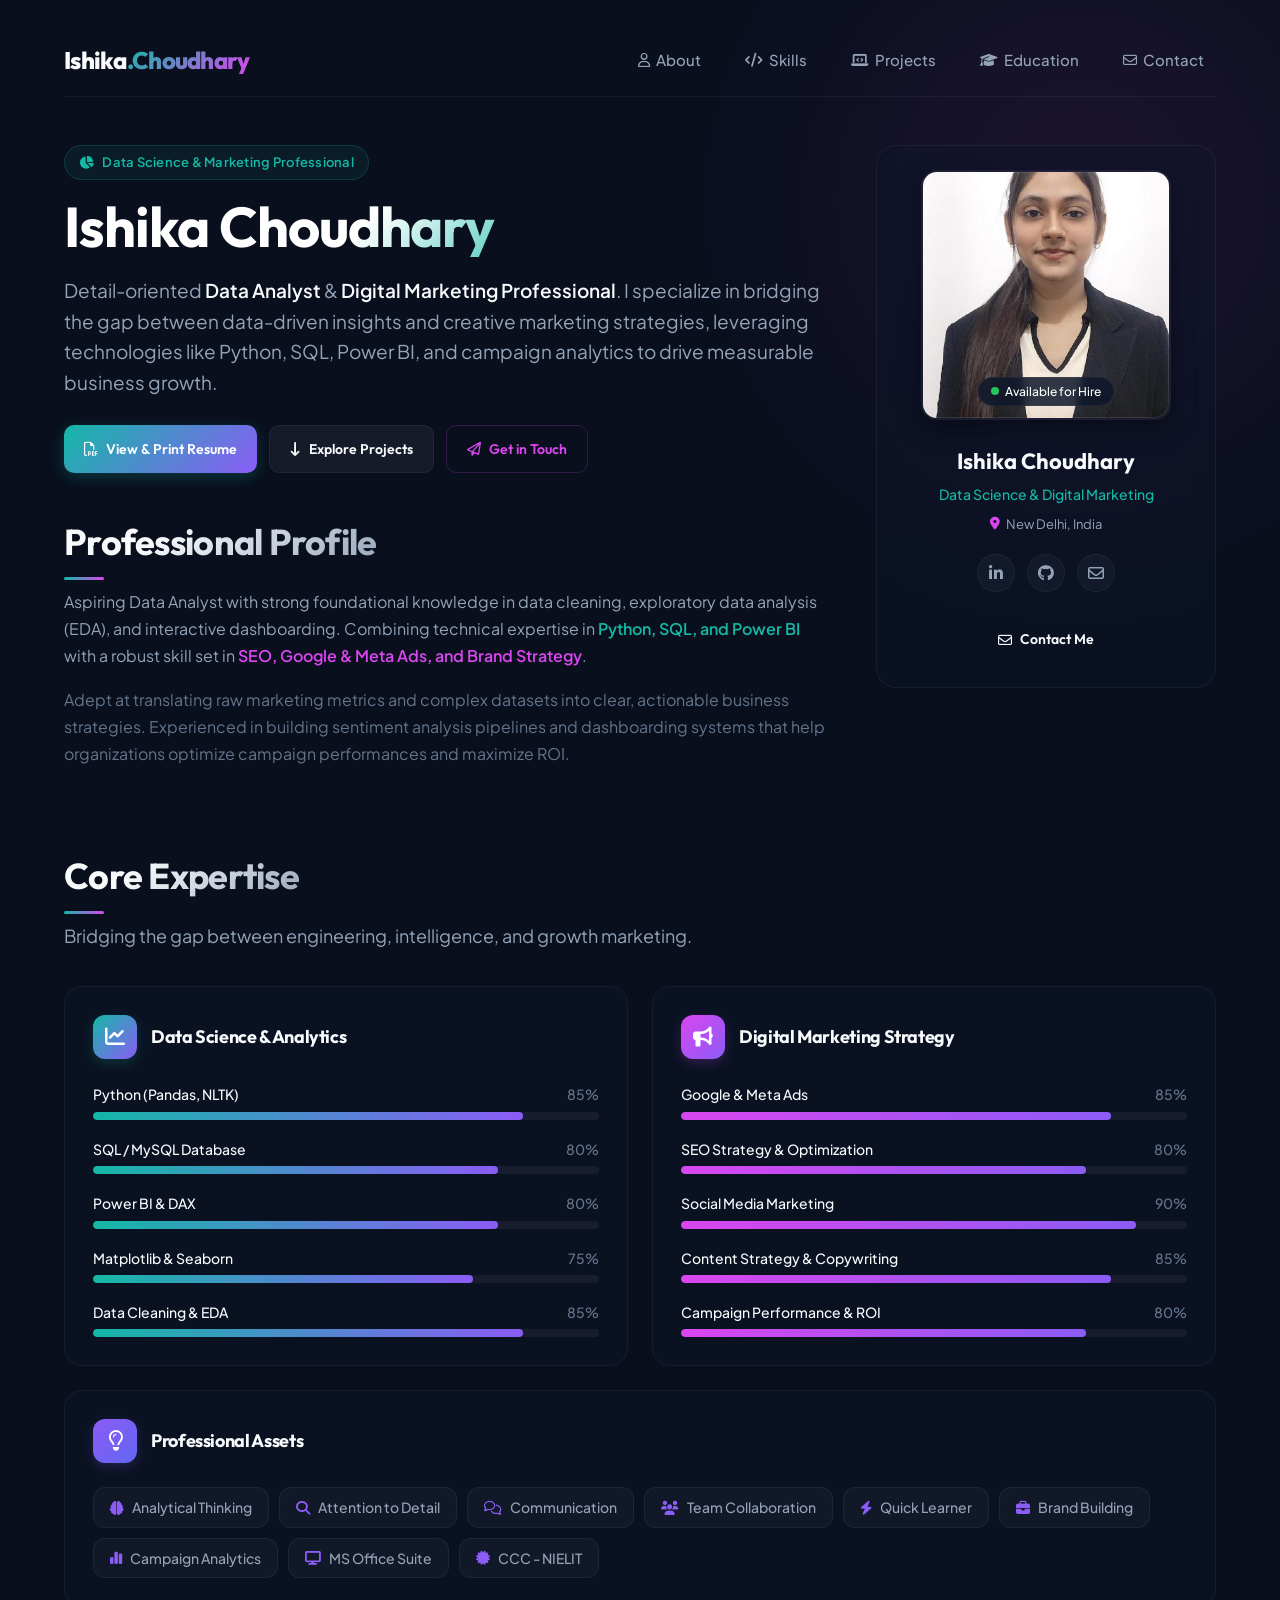
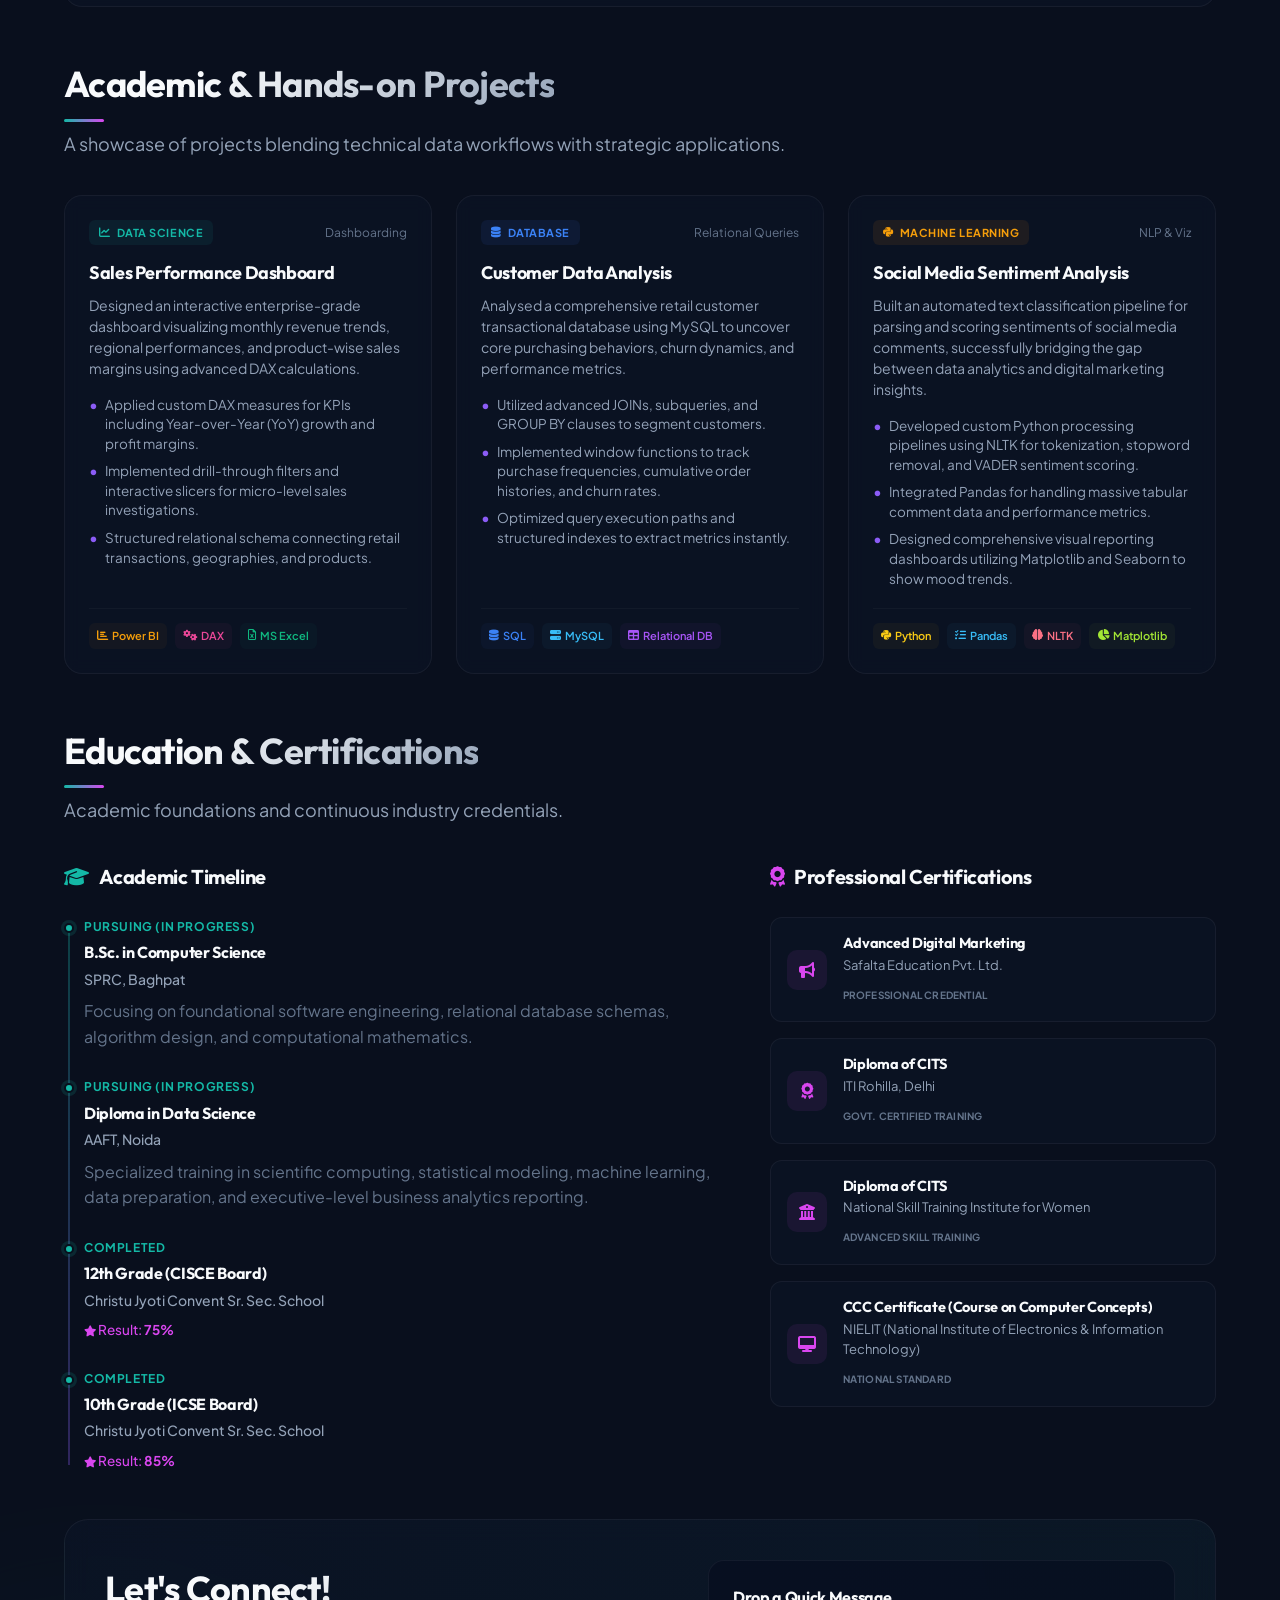
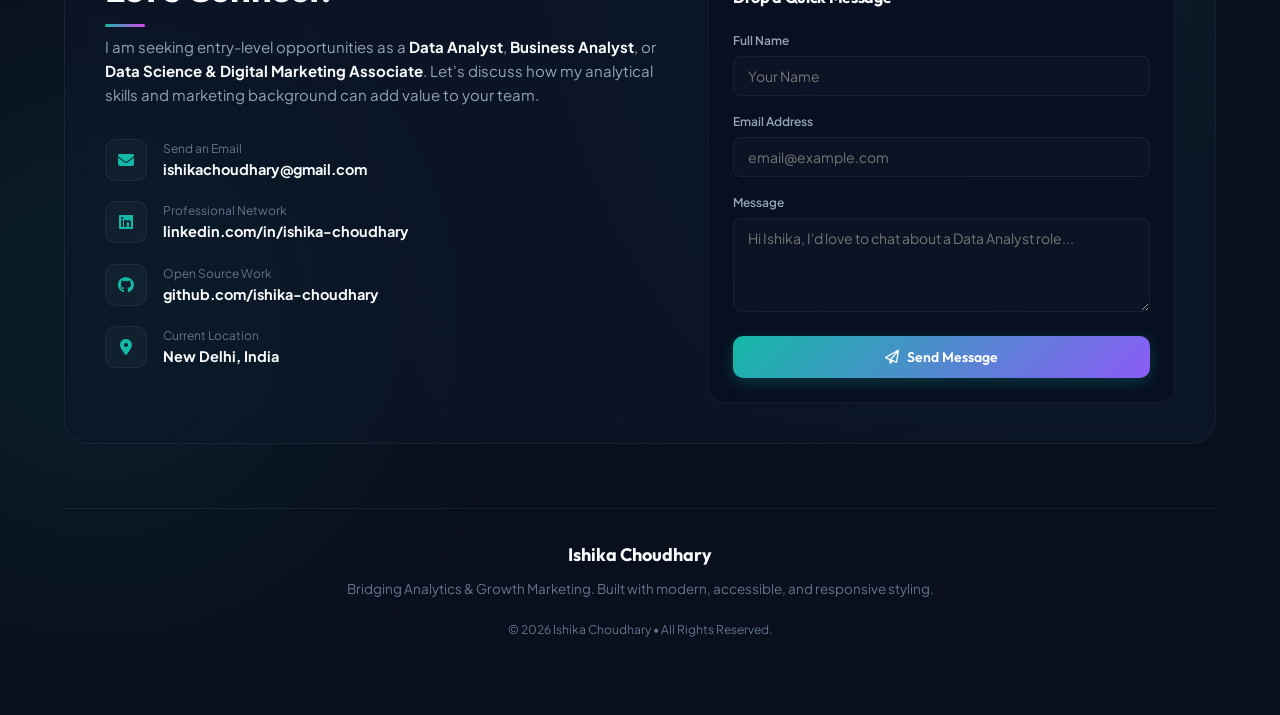
==== ishika-portfolio/index.html @ b749605f "Files move to Folder - ishika-portfolio" ====
<!doctype html>
<html lang="en">

<head>
    <meta charset="utf-8" />
    <meta name="viewport" content="width=device-width,initial-scale=1" />
    <title>Ishika Choudhary — Data Science & Digital Marketing Professional</title>
    <meta name="description" content="Ishika Choudhary — Portfolio. Aspiring Data Analyst & Digital Marketing expert skilled in Python, SQL, Power BI, and campaign optimization." />
    
    <!-- Google Fonts for Premium Typography -->
    <link rel="preconnect" href="https://fonts.googleapis.com">
    <link rel="preconnect" href="https://fonts.gstatic.com" crossorigin>
    <link href="https://fonts.googleapis.com/css2?family=Plus+Jakarta+Sans:ital,wght@0,300;0,400;0,500;0,600;0,700;0,800;1,400;1,600&family=Outfit:wght@300;400;500;600;700;800&display=swap" rel="stylesheet">
    
    <link rel="stylesheet" href="portfolio.css">
    <link rel="stylesheet" href="https://cdnjs.cloudflare.com/ajax/libs/font-awesome/6.4.0/css/all.min.css">
</head>

<body>
    <!-- Background Glow Effects -->
    <div class="glow-bg glow-1" aria-hidden="true"></div>
    <div class="glow-bg glow-2" aria-hidden="true"></div>

    <div class="container">
        <header class="site-header">
            <div class="logo">
                <span class="logo-text">Ishika</span><span class="logo-accent">.Choudhary</span>
            </div>

            <nav class="main-nav" aria-label="Main navigation">
                <a href="#about"><i class="fa-regular fa-user"></i> About</a>
                <a href="#skills"><i class="fa-solid fa-code"></i> Skills</a>
                <a href="#projects"><i class="fa-solid fa-laptop-code"></i> Projects</a>
                <a href="#education"><i class="fa-solid fa-graduation-cap"></i> Education</a>
                <a href="#contact"><i class="fa-regular fa-envelope"></i> Contact</a>
            </nav>
        </header>

        <main>
            <!-- Hero Section -->
            <section class="hero">
                <div class="intro">
                    <div class="badge-container">
                        <span class="hero-badge"><i class="fa-solid fa-chart-pie"></i> Data Science & Marketing Professional</span>
                    </div>
                    <h1 class="name">Ishika Choudhary</h1>
                    <p class="lead">Detail-oriented <strong>Data Analyst</strong> & <strong>Digital Marketing Professional</strong>. I specialize in bridging the gap between data-driven insights and creative marketing strategies, leveraging technologies like Python, SQL, Power BI, and campaign analytics to drive measurable business growth.</p>

                    <div class="cta-group">
                        <button id="openResumeModal" class="btn btn-primary" aria-haspopup="dialog">
                            <i class="fa-regular fa-file-pdf"></i> View & Print Resume
                        </button>
                        <a class="btn btn-secondary" href="#projects">
                            <i class="fa-solid fa-arrow-down-long"></i> Explore Projects
                        </a>
                        <a class="btn btn-tertiary" href="#contact">
                            <i class="fa-regular fa-paper-plane"></i> Get in Touch
                        </a>
                    </div>

                    <section id="about" class="about" aria-labelledby="about-heading">
                        <h2 id="about-heading" class="section-title">Professional Profile</h2>
                        <p class="profile-desc">
                            Aspiring Data Analyst with strong foundational knowledge in data cleaning, exploratory data analysis (EDA), and interactive dashboarding. Combining technical expertise in <span class="highlight-ds">Python, SQL, and Power BI</span> with a robust skill set in <span class="highlight-mkt">SEO, Google & Meta Ads, and Brand Strategy</span>. 
                        </p>
                        <p class="profile-desc text-secondary">
                            Adept at translating raw marketing metrics and complex datasets into clear, actionable business strategies. Experienced in building sentiment analysis pipelines and dashboarding systems that help organizations optimize campaign performances and maximize ROI.
                        </p>
                    </section>
                </div>

                <!-- Profile Aside Card -->
                <aside class="card profile-card" aria-label="Profile card">
                    <div class="photo-wrap">
                        <img class="photo" src="176231223.jpg" alt="Ishika Choudhary" />
                        <div class="ring" aria-hidden="true"></div>
                        <div class="photo-badge"><span class="pulse-dot"></span> Available for Hire</div>
                    </div>

                    <div class="profile-meta">
                        <strong class="profile-name">Ishika Choudhary</strong>
                        <div class="profile-role">Data Science & Digital Marketing</div>
                        <div class="profile-location"><i class="fa-solid fa-location-dot"></i> New Delhi, India</div>

                        <div class="profile-socials">
                            <a class="social-icon" href="https://linkedin.com/in/ishika-choudhary" target="_blank" rel="noopener" aria-label="LinkedIn Profile">
                                <i class="fa-brands fa-linkedin-in"></i>
                            </a>
                            <a class="social-icon" href="https://github.com/ishika-choudhary" target="_blank" rel="noopener" aria-label="GitHub Profile">
                                <i class="fa-brands fa-github"></i>
                            </a>
                            <a class="social-icon" href="mailto:ishikachoudhary@gmail.com" aria-label="Send Email">
                                <i class="fa-regular fa-envelope"></i>
                            </a>
                        </div>
                        
                        <div class="profile-action">
                            <a class="btn btn-full" href="mailto:ishikachoudhary@gmail.com">
                                <i class="fa-regular fa-envelope"></i> Contact Me
                            </a>
                        </div>
                    </div>
                </aside>
            </section>

            <!-- Skills Section -->
            <section id="skills" class="section skills-section" aria-labelledby="skills-heading">
                <div class="section-header">
                    <h2 id="skills-heading" class="section-title">Core Expertise</h2>
                    <p class="section-subtitle">Bridging the gap between engineering, intelligence, and growth marketing.</p>
                </div>
                
                <div class="skills-category-grid">
                    <!-- Technical / Data Science Skills -->
                    <div class="skills-card tech-skills">
                        <div class="card-header">
                            <div class="card-icon ds-icon"><i class="fa-solid fa-chart-line"></i></div>
                            <h3>Data Science & Analytics</h3>
                        </div>
                        <div class="skills-list">
                            <div class="skill-item">
                                <div class="skill-info">
                                    <span>Python (Pandas, NLTK)</span>
                                    <span class="skill-val">85%</span>
                                </div>
                                <div class="bar-track"><div class="bar-fill" style="width: 85%"></div></div>
                            </div>
                            <div class="skill-item">
                                <div class="skill-info">
                                    <span>SQL / MySQL Database</span>
                                    <span class="skill-val">80%</span>
                                </div>
                                <div class="bar-track"><div class="bar-fill" style="width: 80%"></div></div>
                            </div>
                            <div class="skill-item">
                                <div class="skill-info">
                                    <span>Power BI & DAX</span>
                                    <span class="skill-val">80%</span>
                                </div>
                                <div class="bar-track"><div class="bar-fill" style="width: 80%"></div></div>
                            </div>
                            <div class="skill-item">
                                <div class="skill-info">
                                    <span>Matplotlib & Seaborn</span>
                                    <span class="skill-val">75%</span>
                                </div>
                                <div class="bar-track"><div class="bar-fill" style="width: 75%"></div></div>
                            </div>
                            <div class="skill-item">
                                <div class="skill-info">
                                    <span>Data Cleaning & EDA</span>
                                    <span class="skill-val">85%</span>
                                </div>
                                <div class="bar-track"><div class="bar-fill" style="width: 85%"></div></div>
                            </div>
                        </div>
                    </div>

                    <!-- Digital Marketing Skills -->
                    <div class="skills-card marketing-skills">
                        <div class="card-header">
                            <div class="card-icon mkt-icon"><i class="fa-solid fa-bullhorn"></i></div>
                            <h3>Digital Marketing Strategy</h3>
                        </div>
                        <div class="skills-list">
                            <div class="skill-item">
                                <div class="skill-info">
                                    <span>Google & Meta Ads</span>
                                    <span class="skill-val">85%</span>
                                </div>
                                <div class="bar-track"><div class="bar-fill" style="width: 85%"></div></div>
                            </div>
                            <div class="skill-item">
                                <div class="skill-info">
                                    <span>SEO Strategy & Optimization</span>
                                    <span class="skill-val">80%</span>
                                </div>
                                <div class="bar-track"><div class="bar-fill" style="width: 80%"></div></div>
                            </div>
                            <div class="skill-item">
                                <div class="skill-info">
                                    <span>Social Media Marketing</span>
                                    <span class="skill-val">90%</span>
                                </div>
                                <div class="bar-track"><div class="bar-fill" style="width: 90%"></div></div>
                            </div>
                            <div class="skill-item">
                                <div class="skill-info">
                                    <span>Content Strategy & Copywriting</span>
                                    <span class="skill-val">85%</span>
                                </div>
                                <div class="bar-track"><div class="bar-fill" style="width: 85%"></div></div>
                            </div>
                            <div class="skill-item">
                                <div class="skill-info">
                                    <span>Campaign Performance & ROI</span>
                                    <span class="skill-val">80%</span>
                                </div>
                                <div class="bar-track"><div class="bar-fill" style="width: 80%"></div></div>
                            </div>
                        </div>
                    </div>

                    <!-- Soft Skills -->
                    <div class="skills-card soft-skills">
                        <div class="card-header">
                            <div class="card-icon soft-icon"><i class="fa-regular fa-lightbulb"></i></div>
                            <h3>Professional Assets</h3>
                        </div>
                        <div class="tag-cloud">
                            <span class="skill-badge"><i class="fa-solid fa-brain"></i> Analytical Thinking</span>
                            <span class="skill-badge"><i class="fa-solid fa-magnifying-glass"></i> Attention to Detail</span>
                            <span class="skill-badge"><i class="fa-regular fa-comments"></i> Communication</span>
                            <span class="skill-badge"><i class="fa-solid fa-users"></i> Team Collaboration</span>
                            <span class="skill-badge"><i class="fa-solid fa-bolt"></i> Quick Learner</span>
                            <span class="skill-badge"><i class="fa-solid fa-briefcase"></i> Brand Building</span>
                            <span class="skill-badge"><i class="fa-solid fa-chart-simple"></i> Campaign Analytics</span>
                            <span class="skill-badge"><i class="fa-solid fa-display"></i> MS Office Suite</span>
                            <span class="skill-badge"><i class="fa-solid fa-certificate"></i> CCC - NIELIT</span>
                        </div>
                    </div>
                </div>
            </section>

            <!-- Projects Section -->
            <section id="projects" class="section" aria-labelledby="projects-heading">
                <div class="section-header">
                    <h2 id="projects-heading" class="section-title">Academic & Hands-on Projects</h2>
                    <p class="section-subtitle">A showcase of projects blending technical data workflows with strategic applications.</p>
                </div>

                <div class="grid projects-grid">
                    <!-- Project 1 -->
                    <article class="proj">
                        <div class="proj-meta">
                            <span class="proj-category ds-badge"><i class="fa-solid fa-chart-line"></i> Data Science</span>
                            <span class="proj-type">Dashboarding</span>
                        </div>
                        <h3>Sales Performance Dashboard</h3>
                        <p class="muted">Designed an interactive enterprise-grade dashboard visualizing monthly revenue trends, regional performances, and product-wise sales margins using advanced DAX calculations.</p>
                        
                        <div class="proj-details">
                            <ul class="proj-bullets">
                                <li>Applied custom DAX measures for KPIs including Year-over-Year (YoY) growth and profit margins.</li>
                                <li>Implemented drill-through filters and interactive slicers for micro-level sales investigations.</li>
                                <li>Structured relational schema connecting retail transactions, geographies, and products.</li>
                            </ul>
                        </div>
                        
                        <div class="tags">
                            <span class="tag tag-pb"><i class="fa-solid fa-chart-bar"></i> Power BI</span>
                            <span class="tag tag-dax"><i class="fa-solid fa-gears"></i> DAX</span>
                            <span class="tag tag-ex"><i class="fa-regular fa-file-excel"></i> MS Excel</span>
                        </div>
                    </article>

                    <!-- Project 2 -->
                    <article class="proj">
                        <div class="proj-meta">
                            <span class="proj-category sql-badge"><i class="fa-solid fa-database"></i> Database</span>
                            <span class="proj-type">Relational Queries</span>
                        </div>
                        <h3>Customer Data Analysis</h3>
                        <p class="muted">Analysed a comprehensive retail customer transactional database using MySQL to uncover core purchasing behaviors, churn dynamics, and performance metrics.</p>
                        
                        <div class="proj-details">
                            <ul class="proj-bullets">
                                <li>Utilized advanced JOINs, subqueries, and GROUP BY clauses to segment customers.</li>
                                <li>Implemented window functions to track purchase frequencies, cumulative order histories, and churn rates.</li>
                                <li>Optimized query execution paths and structured indexes to extract metrics instantly.</li>
                            </ul>
                        </div>

                        <div class="tags">
                            <span class="tag tag-sql"><i class="fa-solid fa-database"></i> SQL</span>
                            <span class="tag tag-mysql"><i class="fa-solid fa-server"></i> MySQL</span>
                            <span class="tag tag-db"><i class="fa-solid fa-table"></i> Relational DB</span>
                        </div>
                    </article>

                    <!-- Project 3 -->
                    <article class="proj">
                        <div class="proj-meta">
                            <span class="proj-category python-badge"><i class="fa-brands fa-python"></i> Machine Learning</span>
                            <span class="proj-type">NLP & Viz</span>
                        </div>
                        <h3>Social Media Sentiment Analysis</h3>
                        <p class="muted">Built an automated text classification pipeline for parsing and scoring sentiments of social media comments, successfully bridging the gap between data analytics and digital marketing insights.</p>
                        
                        <div class="proj-details">
                            <ul class="proj-bullets">
                                <li>Developed custom Python processing pipelines using NLTK for tokenization, stopword removal, and VADER sentiment scoring.</li>
                                <li>Integrated Pandas for handling massive tabular comment data and performance metrics.</li>
                                <li>Designed comprehensive visual reporting dashboards utilizing Matplotlib and Seaborn to show mood trends.</li>
                            </ul>
                        </div>

                        <div class="tags">
                            <span class="tag tag-py"><i class="fa-brands fa-python"></i> Python</span>
                            <span class="tag tag-pandas"><i class="fa-solid fa-list-check"></i> Pandas</span>
                            <span class="tag tag-nltk"><i class="fa-solid fa-brain"></i> NLTK</span>
                            <span class="tag tag-plt"><i class="fa-solid fa-chart-pie"></i> Matplotlib</span>
                        </div>
                    </article>
                </div>
            </section>

            <!-- Education & Certifications Section -->
            <section id="education" class="section education-section" aria-labelledby="edu-heading">
                <div class="section-header">
                    <h2 id="edu-heading" class="section-title">Education & Certifications</h2>
                    <p class="section-subtitle">Academic foundations and continuous industry credentials.</p>
                </div>

                <div class="edu-cert-grid">
                    <!-- Education Column -->
                    <div class="timeline-column">
                        <h3><i class="fa-solid fa-graduation-cap"></i> Academic Timeline</h3>
                        <div class="timeline">
                            <div class="timeline-item">
                                <div class="timeline-dot"></div>
                                <div class="timeline-time">Pursuing (In Progress)</div>
                                <h4>B.Sc. in Computer Science</h4>
                                <p class="timeline-org">SPRC, Baghpat</p>
                                <p class="timeline-desc text-secondary">Focusing on foundational software engineering, relational database schemas, algorithm design, and computational mathematics.</p>
                            </div>
                            
                            <div class="timeline-item">
                                <div class="timeline-dot"></div>
                                <div class="timeline-time">Pursuing (In Progress)</div>
                                <h4>Diploma in Data Science</h4>
                                <p class="timeline-org">AAFT, Noida</p>
                                <p class="timeline-desc text-secondary">Specialized training in scientific computing, statistical modeling, machine learning, data preparation, and executive-level business analytics reporting.</p>
                            </div>

                            <div class="timeline-item">
                                <div class="timeline-dot"></div>
                                <div class="timeline-time">Completed</div>
                                <h4>12th Grade (CISCE Board)</h4>
                                <p class="timeline-org">Christu Jyoti Convent Sr. Sec. School</p>
                                <p class="timeline-score"><i class="fa-solid fa-star"></i> Result: <strong>75%</strong></p>
                            </div>

                            <div class="timeline-item">
                                <div class="timeline-dot"></div>
                                <div class="timeline-time">Completed</div>
                                <h4>10th Grade (ICSE Board)</h4>
                                <p class="timeline-org">Christu Jyoti Convent Sr. Sec. School</p>
                                <p class="timeline-score"><i class="fa-solid fa-star"></i> Result: <strong>85%</strong></p>
                            </div>
                        </div>
                    </div>

                    <!-- Certifications Column -->
                    <div class="certifications-column">
                        <h3><i class="fa-solid fa-award"></i> Professional Certifications</h3>
                        <div class="certs-list">
                            <div class="cert-card">
                                <div class="cert-icon"><i class="fa-solid fa-bullhorn"></i></div>
                                <div class="cert-details">
                                    <h4>Advanced Digital Marketing</h4>
                                    <p class="cert-org">Safalta Education Pvt. Ltd.</p>
                                    <span class="cert-badge">Professional Credential</span>
                                </div>
                            </div>

                            <div class="cert-card">
                                <div class="cert-icon"><i class="fa-solid fa-award"></i></div>
                                <div class="cert-details">
                                    <h4>Diploma of CITS</h4>
                                    <p class="cert-org">ITI Rohilla, Delhi</p>
                                    <span class="cert-badge">Govt. Certified Training</span>
                                </div>
                            </div>

                            <div class="cert-card">
                                <div class="cert-icon"><i class="fa-solid fa-building-columns"></i></div>
                                <div class="cert-details">
                                    <h4>Diploma of CITS</h4>
                                    <p class="cert-org">National Skill Training Institute for Women</p>
                                    <span class="cert-badge">Advanced Skill Training</span>
                                </div>
                            </div>

                            <div class="cert-card">
                                <div class="cert-icon"><i class="fa-solid fa-desktop"></i></div>
                                <div class="cert-details">
                                    <h4>CCC Certificate (Course on Computer Concepts)</h4>
                                    <p class="cert-org">NIELIT (National Institute of Electronics & Information Technology)</p>
                                    <span class="cert-badge">National standard</span>
                                </div>
                            </div>
                        </div>
                    </div>
                </div>
            </section>

            <!-- Contact Section -->
            <section id="contact" class="section contact-section" aria-labelledby="contact-heading">
                <div class="card contact-card">
                    <div class="contact-info-panel">
                        <h2 id="contact-heading" class="section-title">Let's Connect!</h2>
                        <p class="contact-lead">I am seeking entry-level opportunities as a <strong>Data Analyst</strong>, <strong>Business Analyst</strong>, or <strong>Data Science & Digital Marketing Associate</strong>. Let's discuss how my analytical skills and marketing background can add value to your team.</p>
                        
                        <div class="contact-details-list">
                            <div class="contact-item">
                                <div class="contact-icon"><i class="fa-solid fa-envelope"></i></div>
                                <div class="contact-text">
                                    <span>Send an Email</span>
                                    <strong><a href="mailto:ishikachoudhary@gmail.com">ishikachoudhary@gmail.com</a></strong>
                                </div>
                            </div>
                            
                            <div class="contact-item">
                                <div class="contact-icon"><i class="fa-brands fa-linkedin"></i></div>
                                <div class="contact-text">
                                    <span>Professional Network</span>
                                    <strong><a href="https://linkedin.com/in/ishika-choudhary" target="_blank" rel="noopener">linkedin.com/in/ishika-choudhary</a></strong>
                                </div>
                            </div>
                            
                            <div class="contact-item">
                                <div class="contact-icon"><i class="fa-brands fa-github"></i></div>
                                <div class="contact-text">
                                    <span>Open Source Work</span>
                                    <strong><a href="https://github.com/ishika-choudhary" target="_blank" rel="noopener">github.com/ishika-choudhary</a></strong>
                                </div>
                            </div>

                            <div class="contact-item">
                                <div class="contact-icon"><i class="fa-solid fa-location-dot"></i></div>
                                <div class="contact-text">
                                    <span>Current Location</span>
                                    <strong>New Delhi, India</strong>
                                </div>
                            </div>
                        </div>
                    </div>

                    <!-- Contact Form Simulation -->
                    <div class="contact-form-panel">
                        <h3>Drop a Quick Message</h3>
                        <form id="contactForm" class="contact-form" onsubmit="event.preventDefault(); alert('Thank you for reaching out! Ishika will get back to you shortly.'); this.reset();">
                            <div class="form-group">
                                <label for="form_name">Full Name</label>
                                <input type="text" id="form_name" placeholder="Your Name" required />
                            </div>
                            <div class="form-group">
                                <label for="form_email">Email Address</label>
                                <input type="email" id="form_email" placeholder="email@example.com" required />
                            </div>
                            <div class="form-group">
                                <label for="form_message">Message</label>
                                <textarea id="form_message" rows="4" placeholder="Hi Ishika, I'd love to chat about a Data Analyst role..." required></textarea>
                            </div>
                            <button type="submit" class="btn btn-primary btn-submit">
                                <i class="fa-regular fa-paper-plane"></i> Send Message
                            </button>
                        </form>
                    </div>
                </div>
            </section>
        </main>

        <footer class="site-footer">
            <div class="footer-content">
                <div class="footer-logo">Ishika Choudhary</div>
                <p class="muted">Bridging Analytics & Growth Marketing. Built with modern, accessible, and responsive styling.</p>
                <div class="copyright">© 2026 Ishika Choudhary • All Rights Reserved.</div>
            </div>
        </footer>
    </div>

    <!-- Resume Modal (Beautifully Structured Interactive & Printable HTML Resume) -->
    <div id="resumeModal" class="modal-backdrop hidden" role="dialog" aria-modal="true" aria-label="Resume viewer">
        <div class="modal" role="document">
            <header class="modal-header">
                <div class="modal-title"><i class="fa-regular fa-id-badge"></i> Resume — Ishika Choudhary</div>
                <div class="modal-actions">
                    <button id="printResumeBtn" class="btn btn-print"><i class="fa-solid fa-print"></i> Print / Save PDF</button>
                    <button id="closeModal" class="close-btn" aria-label="Close resume viewer">✕ Close</button>
                </div>
            </header>
            
            <div class="modal-body printable-area">
                <!-- Styled HTML Resume Sheet -->
                <div class="resume-sheet">
                    <!-- Sheet Header -->
                    <div class="sheet-header">
                        <div class="sheet-main-info">
                            <h1>ISHIKA CHOUDHARY</h1>
                            <div class="sheet-subtitle">Data Science & Digital Marketing Professional</div>
                        </div>
                        <div class="sheet-contact-info">
                            <div><i class="fa-solid fa-location-dot"></i> New Delhi, India</div>
                            <div><i class="fa-solid fa-envelope"></i> ishikachoudhary@gmail.com</div>
                            <div><i class="fa-brands fa-linkedin"></i> linkedin.com/in/ishika-choudhary</div>
                            <div><i class="fa-brands fa-github"></i> github.com/ishika-choudhary</div>
                        </div>
                    </div>

                    <div class="sheet-grid">
                        <!-- Left Side: Profile, Technical, Soft Skills, Certifications -->
                        <div class="sheet-left">
                            <div class="sheet-section">
                                <h3 class="sheet-section-title">PROFILE</h3>
                                <p class="sheet-text">
                                    Detail-oriented aspiring Data Analyst with foundational experience in Python, SQL, Power BI, and exploratory data analysis. Pursuing B.Sc. in Computer Science and Diploma in Data Science, with hands-on academic project experience in dashboarding, SQL analytics, and NLP-based sentiment analysis. Adept at cleaning, analyzing, and visualizing data to generate actionable business insights. Seeking entry-level Data Analyst / Business Analyst / Data Science opportunities.
                                </p>
                            </div>

                            <div class="sheet-section">
                                <h3 class="sheet-section-title">TECHNICAL SKILLS</h3>
                                <ul class="sheet-list">
                                    <li>Data Science (Diploma)</li>
                                    <li>Python — Pandas, NLTK</li>
                                    <li>Power BI & DAX</li>
                                    <li>SQL / MySQL</li>
                                    <li>Matplotlib / Seaborn</li>
                                    <li>MS Office Suite</li>
                                    <li>CCC — NIELIT</li>
                                </ul>
                            </div>

                            <div class="sheet-section">
                                <h3 class="sheet-section-title">MARKETING SKILLS</h3>
                                <ul class="sheet-list">
                                    <li>Social Media Ads</li>
                                    <li>SEO Strategy</li>
                                    <li>Google & Meta Ads</li>
                                    <li>Content Strategy</li>
                                    <li>Campaign Analytics</li>
                                    <li>Brand Building</li>
                                </ul>
                            </div>

                            <div class="sheet-section">
                                <h3 class="sheet-section-title">CERTIFICATIONS</h3>
                                <ul class="sheet-list">
                                    <li>Adv. Digital Marketing — Safalta Education Pvt. Ltd.</li>
                                    <li>Diploma of CITS — ITI Rohilla, Delhi</li>
                                    <li>Diploma of CITS — National Skill Institute of Women</li>
                                    <li>CCC — NIELIT</li>
                                </ul>
                            </div>

                            <div class="sheet-section">
                                <h3 class="sheet-section-title">SOFT SKILLS</h3>
                                <ul class="sheet-list">
                                    <li>Analytical Thinking</li>
                                    <li>Attention to Detail</li>
                                    <li>Communication</li>
                                    <li>Team Collaboration</li>
                                    <li>Quick Learner</li>
                                </ul>
                            </div>
                        </div>

                        <!-- Right Side: Education, Projects, Declaration -->
                        <div class="sheet-right">
                            <div class="sheet-section">
                                <h3 class="sheet-section-title">EDUCATION</h3>
                                
                                <div class="sheet-item">
                                    <div class="sheet-item-header">
                                        <strong>B.Sc. Computer Science</strong>
                                        <span>In Progress</span>
                                    </div>
                                    <div class="sheet-item-sub">SPRC, Baghpat (Pursuing)</div>
                                </div>

                                <div class="sheet-item">
                                    <div class="sheet-item-header">
                                        <strong>Diploma in Data Science</strong>
                                        <span>In Progress</span>
                                    </div>
                                    <div class="sheet-item-sub">AAFT, Noida (Pursuing)</div>
                                </div>

                                <div class="sheet-item">
                                    <div class="sheet-item-header">
                                        <strong>12th Grade — CISCE Board</strong>
                                        <span>Score: 75%</span>
                                    </div>
                                    <div class="sheet-item-sub">Christu Jyoti Convent Sr. Sec. School</div>
                                </div>

                                <div class="sheet-item">
                                    <div class="sheet-item-header">
                                        <strong>10th Grade — ICSE Board</strong>
                                        <span>Score: 85%</span>
                                    </div>
                                    <div class="sheet-item-sub">Christu Jyoti Convent Sr. Sec. School</div>
                                </div>
                            </div>

                            <div class="sheet-section">
                                <h3 class="sheet-section-title">PROJECTS</h3>

                                <div class="sheet-project-item">
                                    <div class="sheet-item-header">
                                        <strong>Sales Performance Dashboard</strong>
                                    </div>
                                    <div class="sheet-project-tech">Power BI · DAX · Excel</div>
                                    <p class="sheet-project-desc">Designed an interactive dashboard visualizing monthly revenue trends, regional performance, and product-wise sales. Applied DAX measures for KPIs including YoY growth and profit margin with drill-through filters.</p>
                                </div>

                                <div class="sheet-project-item">
                                    <div class="sheet-item-header">
                                        <strong>Customer Data Analysis</strong>
                                    </div>
                                    <div class="sheet-project-tech">SQL · MySQL</div>
                                    <p class="sheet-project-desc">Analysed a retail customer dataset using JOINs, subqueries, GROUP BY, and window functions to uncover purchase behaviour, churn patterns, and top-selling product categories.</p>
                                </div>

                                <div class="sheet-project-item">
                                    <div class="sheet-item-header">
                                        <strong>Social Media Sentiment Analysis</strong>
                                    </div>
                                    <div class="sheet-project-tech">Python · Pandas · NLTK · Matplotlib</div>
                                    <p class="sheet-project-desc">Built a sentiment classification pipeline for social media comments. Used NLTK for tokenisation and scoring, Matplotlib/Seaborn for visual reporting — bridging data science with digital marketing insight.</p>
                                </div>
                            </div>

                            <div class="sheet-section">
                                <h3 class="sheet-section-title">DECLARATION</h3>
                                <p class="sheet-text italic">
                                    I hereby declare that the information furnished above is true and correct to the best of my knowledge and belief.
                                </p>
                                <div class="sheet-declaration-footer">
                                    <div>
                                        <strong>Ishika Choudhary</strong>
                                    </div>
                                    <div class="sheet-declaration-date-place">
                                        <span>Date: _________</span>
                                        <span>Place: New Delhi</span>
                                    </div>
                                </div>
                            </div>
                        </div>
                    </div>
                </div>
            </div>
        </div>
    </div>

    <script src="portfolio.js"></script>
</body>

</html>
---- ishika-portfolio/portfolio.css ----
/* ==========================================
   CSS SYSTEM DEFINITIONS & VARIABLES
   ========================================== */
:root {
    --bg-dark: #090f1d;
    --bg-card: rgba(15, 23, 42, 0.45);
    --bg-card-hover: rgba(20, 32, 58, 0.65);
    
    /* Elegant curations for Ishika (Teal & Violet) */
    --accent-primary: #14b8a6;   /* Teal for Data Science */
    --accent-secondary: #d946ef; /* Violet/Pink for Marketing */
    --accent-purple: #8b5cf6;    /* Soft purple blend */
    
    --text-primary: #f8fafc;
    --text-secondary: #94a3b8;
    --text-muted: #64748b;
    
    --border-glass: rgba(255, 255, 255, 0.05);
    --border-glass-hover: rgba(255, 255, 255, 0.1);
    --glass-glow: rgba(20, 184, 166, 0.08);
    
    --font-heading: 'Outfit', 'Inter', system-ui, sans-serif;
    --font-body: 'Plus Jakarta Sans', 'Inter', system-ui, sans-serif;
    
    --max-width: 1200px;
}

/* ==========================================
   BASE STYLES & RESET
   ========================================== */
* {
    box-sizing: border-box;
    margin: 0;
    padding: 0;
}

html {
    scroll-behavior: smooth;
}

body {
    background-color: var(--bg-dark);
    color: var(--text-primary);
    font-family: var(--font-body);
    font-size: 16px;
    line-height: 1.6;
    overflow-x: hidden;
    position: relative;
    min-height: 100vh;
    -webkit-font-smoothing: antialiased;
}

/* Background Glow Decorations */
.glow-bg {
    position: absolute;
    width: 600px;
    height: 600px;
    border-radius: 9999px;
    filter: blur(120px);
    opacity: 0.15;
    pointer-events: none;
    z-index: -1;
    animation: pulseGlow 12s infinite alternate ease-in-out;
}

.glow-1 {
    top: -100px;
    right: -100px;
    background: radial-gradient(circle, var(--accent-secondary) 0%, transparent 80%);
}

.glow-2 {
    bottom: 100px;
    left: -200px;
    background: radial-gradient(circle, var(--accent-primary) 0%, transparent 80%);
    animation-delay: 3s;
}

@keyframes pulseGlow {
    0% { transform: translate(0, 0) scale(1); }
    100% { transform: translate(50px, 30px) scale(1.1); }
}

a {
    color: inherit;
    text-decoration: none;
    transition: all 0.25s ease;
}

/* ==========================================
   TYPOGRAPHY & HIGHLIGHTS
   ========================================== */
h1, h2, h3, h4 {
    font-family: var(--font-heading);
    font-weight: 700;
    letter-spacing: -0.02em;
}

.section-title {
    font-size: clamp(24px, 3vw, 36px);
    margin-bottom: 8px;
    background: linear-gradient(135deg, var(--text-primary) 30%, var(--text-secondary));
    -webkit-background-clip: text;
    -webkit-text-fill-color: transparent;
    position: relative;
    display: inline-block;
}

.section-title::after {
    content: '';
    display: block;
    width: 40px;
    height: 3px;
    background: linear-gradient(90deg, var(--accent-primary), var(--accent-secondary));
    border-radius: 2px;
    margin-top: 6px;
}

.section-subtitle {
    color: var(--text-secondary);
    font-size: clamp(14px, 1.5vw, 18px);
    margin-bottom: 36px;
}

.highlight-ds {
    color: var(--accent-primary);
    font-weight: 600;
}

.highlight-mkt {
    color: var(--accent-secondary);
    font-weight: 600;
}

/* ==========================================
   CONTAINER & LAYOUT
   ========================================== */
.container {
    max-width: var(--max-width);
    margin: 0 auto;
    padding: 24px 24px 60px 24px;
}

/* ==========================================
   HEADER & NAVIGATION
   ========================================== */
.site-header {
    display: flex;
    justify-content: space-between;
    align-items: center;
    padding: 16px 0;
    margin-bottom: 48px;
    border-bottom: 1px solid var(--border-glass);
}

.logo {
    font-family: var(--font-heading);
    font-size: 24px;
    font-weight: 800;
    letter-spacing: -0.03em;
}

.logo-text {
    color: var(--text-primary);
}

.logo-accent {
    background: linear-gradient(135deg, var(--accent-primary), var(--accent-secondary));
    -webkit-background-clip: text;
    -webkit-text-fill-color: transparent;
}

.main-nav {
    display: flex;
    gap: 20px;
}

.main-nav a {
    color: var(--text-secondary);
    font-size: 15px;
    font-weight: 500;
    padding: 8px 12px;
    border-radius: 8px;
    display: flex;
    align-items: center;
    gap: 6px;
}

.main-nav a i {
    font-size: 14px;
    transition: transform 0.25s ease;
}

.main-nav a:hover {
    color: var(--text-primary);
    background-color: rgba(255, 255, 255, 0.03);
}

.main-nav a:hover i {
    transform: translateY(-2px);
}

/* ==========================================
   BUTTONS & CTA
   ========================================== */
.btn {
    display: inline-flex;
    align-items: center;
    justify-content: center;
    gap: 8px;
    padding: 12px 20px;
    border-radius: 10px;
    font-family: var(--font-heading);
    font-weight: 600;
    font-size: 14px;
    cursor: pointer;
    border: none;
    transition: all 0.25s cubic-bezier(0.4, 0, 0.2, 1);
}

.btn-primary {
    background: linear-gradient(135deg, var(--accent-primary), var(--accent-purple));
    color: #ffffff;
    box-shadow: 0 4px 15px rgba(20, 184, 166, 0.25);
}

.btn-primary:hover {
    transform: translateY(-3px);
    box-shadow: 0 8px 25px rgba(20, 184, 166, 0.4);
}

.btn-secondary {
    background: rgba(255, 255, 255, 0.05);
    color: var(--text-primary);
    border: 1px solid var(--border-glass);
}

.btn-secondary:hover {
    background: rgba(255, 255, 255, 0.08);
    transform: translateY(-3px);
    border-color: var(--border-glass-hover);
}

.btn-tertiary {
    background: transparent;
    color: var(--accent-secondary);
    border: 1px solid rgba(217, 70, 239, 0.2);
}

.btn-tertiary:hover {
    background: rgba(217, 70, 239, 0.05);
    border-color: var(--accent-secondary);
    transform: translateY(-3px);
}

.btn-full {
    width: 100%;
}

.cta-group {
    display: flex;
    gap: 12px;
    flex-wrap: wrap;
    margin-bottom: 32px;
}

/* ==========================================
   HERO SECTION
   ========================================== */
.hero {
    display: grid;
    grid-template-columns: 1fr 340px;
    gap: 48px;
    align-items: start;
    margin-bottom: 64px;
}

.badge-container {
    margin-bottom: 16px;
}

.hero-badge {
    background: rgba(20, 184, 166, 0.08);
    border: 1px solid rgba(20, 184, 166, 0.2);
    color: var(--accent-primary);
    font-size: 13px;
    font-weight: 600;
    padding: 6px 14px;
    border-radius: 999px;
    display: inline-flex;
    align-items: center;
    gap: 8px;
    letter-spacing: 0.02em;
}

.name {
    font-size: clamp(36px, 5vw, 56px);
    line-height: 1.1;
    margin-bottom: 18px;
    background: linear-gradient(135deg, #ffffff 40%, var(--accent-primary) 70%, var(--accent-secondary));
    -webkit-background-clip: text;
    -webkit-text-fill-color: transparent;
}

.lead {
    color: var(--text-secondary);
    font-size: clamp(16px, 1.8vw, 19px);
    margin-bottom: 28px;
    max-width: 72ch;
}

.lead strong {
    color: var(--text-primary);
    font-weight: 600;
}

.about {
    margin-top: 40px;
}

.profile-desc {
    color: var(--text-secondary);
    font-size: 16px;
    margin-bottom: 16px;
    line-height: 1.7;
}

.text-secondary {
    color: var(--text-muted);
}

/* ==========================================
   PROFILE ASIDE CARD
   ========================================== */
.card {
    background: var(--bg-card);
    border: 1px solid var(--border-glass);
    border-radius: 20px;
    backdrop-filter: blur(12px);
    -webkit-backdrop-filter: blur(12px);
    transition: all 0.3s ease;
}

.card:hover {
    border-color: var(--border-glass-hover);
    box-shadow: 0 10px 30px rgba(0, 0, 0, 0.3);
}

.profile-card {
    padding: 24px;
    position: sticky;
    top: 24px;
    text-align: center;
}

.photo-wrap {
    width: 250px;
    height: 250px;
    margin: 0 auto 24px auto;
    position: relative;
    border-radius: 16px;
    overflow: hidden;
    border: 2px solid var(--border-glass);
    box-shadow: 0 8px 24px rgba(0,0,0,0.4);
}

.photo {
    width: 100%;
    height: 100%;
    object-fit: cover;
    display: block;
    transition: transform 0.5s ease;
}

.photo-wrap:hover .photo {
    transform: scale(1.05);
}

.ring {
    position: absolute;
    inset: 0;
    border: 1px solid rgba(255,255,255,0.1);
    border-radius: 14px;
    pointer-events: none;
}

.photo-badge {
    position: absolute;
    bottom: 12px;
    left: 50%;
    transform: translateX(-50%);
    background: rgba(15, 23, 42, 0.85);
    border: 1px solid var(--border-glass);
    color: #ffffff;
    font-size: 12px;
    font-weight: 500;
    padding: 4px 12px;
    border-radius: 99px;
    display: flex;
    align-items: center;
    gap: 6px;
    backdrop-filter: blur(4px);
    white-space: nowrap;
}

.pulse-dot {
    width: 8px;
    height: 8px;
    background-color: #22c55e;
    border-radius: 50%;
    display: inline-block;
    box-shadow: 0 0 0 0 rgba(34, 197, 94, 0.7);
    animation: pulse 1.8s infinite;
}

@keyframes pulse {
    0% { transform: scale(0.95); box-shadow: 0 0 0 0 rgba(34, 197, 94, 0.7); }
    70% { transform: scale(1); box-shadow: 0 0 0 6px rgba(34, 197, 94, 0); }
    100% { transform: scale(0.95); box-shadow: 0 0 0 0 rgba(34, 197, 94, 0); }
}

.profile-meta {
    display: flex;
    flex-direction: column;
    align-items: center;
}

.profile-name {
    font-family: var(--font-heading);
    font-size: 22px;
    font-weight: 700;
    color: var(--text-primary);
    margin-bottom: 4px;
}

.profile-role {
    font-size: 14px;
    font-weight: 500;
    color: var(--accent-primary);
    margin-bottom: 8px;
}

.profile-location {
    font-size: 13px;
    color: var(--text-secondary);
    margin-bottom: 20px;
    display: flex;
    align-items: center;
    gap: 6px;
}

.profile-location i {
    color: var(--accent-secondary);
}

.profile-socials {
    display: flex;
    gap: 12px;
    margin-bottom: 24px;
}

.social-icon {
    width: 38px;
    height: 38px;
    background: rgba(255, 255, 255, 0.03);
    border: 1px solid var(--border-glass);
    border-radius: 50%;
    display: flex;
    align-items: center;
    justify-content: center;
    color: var(--text-secondary);
    font-size: 16px;
}

.social-icon:hover {
    color: #ffffff;
    background: linear-gradient(135deg, var(--accent-primary), var(--accent-secondary));
    transform: translateY(-3px);
    box-shadow: 0 4px 12px rgba(20, 184, 166, 0.2);
    border-color: transparent;
}

.profile-action {
    width: 100%;
}

/* ==========================================
   SKILLS SECTION & CATEGORY GRID
   ========================================== */
.skills-category-grid {
    display: grid;
    grid-template-columns: 1fr 1fr;
    gap: 24px;
    margin-bottom: 48px;
}

.skills-card {
    background: var(--bg-card);
    border: 1px solid var(--border-glass);
    border-radius: 18px;
    padding: 28px;
    backdrop-filter: blur(8px);
    -webkit-backdrop-filter: blur(8px);
    transition: all 0.3s ease;
}

.skills-card:hover {
    border-color: var(--border-glass-hover);
    background: var(--bg-card-hover);
}

/* Soft Skills wide column span */
.skills-card.soft-skills {
    grid-column: span 2;
}

.card-header {
    display: flex;
    align-items: center;
    gap: 14px;
    margin-bottom: 24px;
}

.card-icon {
    width: 44px;
    height: 44px;
    border-radius: 12px;
    display: flex;
    align-items: center;
    justify-content: center;
    font-size: 20px;
    color: #ffffff;
}

.ds-icon {
    background: linear-gradient(135deg, var(--accent-primary), var(--accent-purple));
    box-shadow: 0 4px 12px rgba(20, 184, 166, 0.2);
}

.mkt-icon {
    background: linear-gradient(135deg, var(--accent-secondary), var(--accent-purple));
    box-shadow: 0 4px 12px rgba(217, 70, 239, 0.2);
}

.soft-icon {
    background: linear-gradient(135deg, var(--accent-purple), #6366f1);
    box-shadow: 0 4px 12px rgba(139, 92, 246, 0.2);
}

.card-header h3 {
    font-size: 18px;
    color: var(--text-primary);
}

.skills-list {
    display: flex;
    flex-direction: column;
    gap: 18px;
}

.skill-item {
    display: flex;
    flex-direction: column;
    gap: 6px;
}

.skill-info {
    display: flex;
    justify-content: space-between;
    font-size: 14px;
    font-weight: 500;
}

.skill-val {
    color: var(--text-muted);
}

.bar-track {
    height: 8px;
    background: rgba(255, 255, 255, 0.05);
    border-radius: 99px;
    overflow: hidden;
}

.bar-fill {
    height: 100%;
    border-radius: 99px;
    transition: width 1.5s cubic-bezier(0.1, 0.8, 0.2, 1);
}

.tech-skills .bar-fill {
    background: linear-gradient(90deg, var(--accent-primary), var(--accent-purple));
}

.marketing-skills .bar-fill {
    background: linear-gradient(90deg, var(--accent-secondary), var(--accent-purple));
}

.tag-cloud {
    display: flex;
    flex-wrap: wrap;
    gap: 10px;
}

.skill-badge {
    background: rgba(255, 255, 255, 0.03);
    border: 1px solid var(--border-glass);
    color: var(--text-secondary);
    font-size: 14px;
    font-weight: 500;
    padding: 8px 16px;
    border-radius: 12px;
    display: inline-flex;
    align-items: center;
    gap: 8px;
    transition: all 0.25s ease;
}

.skill-badge:hover {
    color: #ffffff;
    background: rgba(255, 255, 255, 0.06);
    border-color: var(--accent-purple);
    transform: translateY(-2px);
}

.skill-badge i {
    color: var(--accent-purple);
}

/* ==========================================
   PROJECTS SECTION
   ========================================== */
.projects-grid {
    display: grid;
    grid-template-columns: repeat(auto-fit, minmax(320px, 1fr));
    gap: 24px;
    margin-bottom: 48px;
}

.proj {
    background: var(--bg-card);
    border: 1px solid var(--border-glass);
    border-radius: 18px;
    padding: 24px;
    backdrop-filter: blur(8px);
    -webkit-backdrop-filter: blur(8px);
    display: flex;
    flex-direction: column;
    height: 100%;
    transition: all 0.3s cubic-bezier(0.25, 0.8, 0.25, 1);
}

.proj:hover {
    transform: translateY(-8px);
    border-color: var(--border-glass-hover);
    box-shadow: 0 15px 35px rgba(0, 0, 0, 0.4);
    background: var(--bg-card-hover);
}

.proj-meta {
    display: flex;
    justify-content: space-between;
    align-items: center;
    margin-bottom: 16px;
}

.proj-category {
    font-size: 11px;
    font-weight: 700;
    text-transform: uppercase;
    letter-spacing: 0.05em;
    padding: 4px 10px;
    border-radius: 6px;
    display: inline-flex;
    align-items: center;
    gap: 6px;
}

.ds-badge {
    background: rgba(20, 184, 166, 0.08);
    color: var(--accent-primary);
}

.sql-badge {
    background: rgba(59, 130, 246, 0.08);
    color: #3b82f6;
}

.python-badge {
    background: rgba(245, 158, 11, 0.08);
    color: #f59e0b;
}

.proj-type {
    font-size: 12px;
    color: var(--text-muted);
}

.proj h3 {
    font-size: 18px;
    color: var(--text-primary);
    margin-bottom: 10px;
    line-height: 1.3;
}

.proj .muted {
    color: var(--text-secondary);
    font-size: 14px;
    line-height: 1.5;
    margin-bottom: 16px;
}

.proj-details {
    margin-bottom: 20px;
    flex-grow: 1;
}

.proj-bullets {
    list-style: none;
    display: flex;
    flex-direction: column;
    gap: 8px;
}

.proj-bullets li {
    font-size: 13.5px;
    color: var(--text-secondary);
    position: relative;
    padding-left: 16px;
    line-height: 1.45;
}

.proj-bullets li::before {
    content: "•";
    position: absolute;
    left: 0;
    color: var(--accent-purple);
    font-weight: bold;
}

.tags {
    display: flex;
    flex-wrap: wrap;
    gap: 8px;
    margin-top: auto;
    padding-top: 14px;
    border-top: 1px solid rgba(255, 255, 255, 0.03);
}

.tag {
    font-size: 11px;
    font-weight: 600;
    padding: 4px 8px;
    border-radius: 6px;
    display: inline-flex;
    align-items: center;
    gap: 4px;
    background: rgba(255, 255, 255, 0.03);
    color: var(--text-secondary);
}

.tag-pb { color: #f59e0b; background: rgba(245, 158, 11, 0.04); }
.tag-dax { color: #ec4899; background: rgba(236, 72, 153, 0.04); }
.tag-ex { color: #10b981; background: rgba(16, 185, 129, 0.04); }
.tag-sql { color: #3b82f6; background: rgba(59, 130, 246, 0.04); }
.tag-mysql { color: #38bdf8; background: rgba(56, 189, 248, 0.04); }
.tag-db { color: #a855f7; background: rgba(168, 85, 247, 0.04); }
.tag-py { color: #facc15; background: rgba(250, 204, 21, 0.04); }
.tag-pandas { color: #38bdf8; background: rgba(56, 189, 248, 0.04); }
.tag-nltk { color: #fb7185; background: rgba(251, 113, 133, 0.04); }
.tag-plt { color: #a3e635; background: rgba(163, 230, 53, 0.04); }

/* ==========================================
   EDUCATION & TIMELINE SECTION
   ========================================== */
.edu-cert-grid {
    display: grid;
    grid-template-columns: 1.2fr 0.8fr;
    gap: 36px;
    margin-bottom: 48px;
}

.timeline-column h3, .certifications-column h3 {
    font-size: 20px;
    margin-bottom: 24px;
    color: var(--text-primary);
    display: flex;
    align-items: center;
    gap: 10px;
}

.timeline-column h3 i { color: var(--accent-primary); }
.certifications-column h3 i { color: var(--accent-secondary); }

/* Timeline UI */
.timeline {
    position: relative;
    padding-left: 20px;
    display: flex;
    flex-direction: column;
    gap: 28px;
}

.timeline::before {
    content: '';
    position: absolute;
    top: 6px;
    bottom: 6px;
    left: 4px;
    width: 2px;
    background: linear-gradient(180deg, var(--accent-primary), var(--accent-purple));
    opacity: 0.3;
}

.timeline-item {
    position: relative;
}

.timeline-dot {
    position: absolute;
    left: -20px;
    top: 6px;
    width: 10px;
    height: 10px;
    border-radius: 50%;
    background-color: var(--accent-primary);
    border: 2px solid var(--bg-dark);
    box-shadow: 0 0 0 3px rgba(20, 184, 166, 0.15);
}

.timeline-time {
    font-size: 12px;
    font-weight: 700;
    color: var(--accent-primary);
    text-transform: uppercase;
    letter-spacing: 0.05em;
    margin-bottom: 4px;
}

.timeline-item h4 {
    font-size: 16px;
    color: var(--text-primary);
    margin-bottom: 2px;
}

.timeline-org {
    font-size: 14px;
    font-weight: 500;
    color: var(--text-secondary);
    margin-bottom: 8px;
}

.timeline-score {
    font-size: 13.5px;
    color: var(--accent-secondary);
    margin-top: 4px;
    font-weight: 500;
}

.timeline-score i {
    font-size: 11px;
}

/* Certifications UI */
.certs-list {
    display: flex;
    flex-direction: column;
    gap: 16px;
}

.cert-card {
    background: var(--bg-card);
    border: 1px solid var(--border-glass);
    border-radius: 12px;
    padding: 16px;
    display: flex;
    gap: 16px;
    align-items: center;
    transition: all 0.25s ease;
}

.cert-card:hover {
    border-color: rgba(217, 70, 239, 0.3);
    background: rgba(20, 32, 58, 0.35);
    transform: translateX(4px);
}

.cert-icon {
    width: 40px;
    height: 40px;
    background: rgba(217, 70, 239, 0.08);
    border-radius: 10px;
    display: flex;
    align-items: center;
    justify-content: center;
    font-size: 16px;
    color: var(--accent-secondary);
    flex-shrink: 0;
}

.cert-details h4 {
    font-size: 14.5px;
    color: var(--text-primary);
    line-height: 1.3;
    margin-bottom: 2px;
}

.cert-org {
    font-size: 13px;
    color: var(--text-secondary);
    margin-bottom: 4px;
}

.cert-badge {
    font-size: 10px;
    font-weight: 700;
    text-transform: uppercase;
    letter-spacing: 0.02em;
    color: var(--text-muted);
}

/* ==========================================
   CONTACT SECTION (DETAILED)
   ========================================== */
.contact-card {
    display: grid;
    grid-template-columns: 1.1fr 0.9fr;
    gap: 32px;
    padding: 40px;
    border-radius: 24px;
    background: radial-gradient(circle at top right, rgba(20, 184, 166, 0.03), transparent), var(--bg-card);
}

.contact-info-panel {
    display: flex;
    flex-direction: column;
}

.contact-lead {
    color: var(--text-secondary);
    font-size: 15px;
    line-height: 1.6;
    margin-bottom: 32px;
}

.contact-lead strong {
    color: var(--text-primary);
}

.contact-details-list {
    display: flex;
    flex-direction: column;
    gap: 20px;
}

.contact-item {
    display: flex;
    gap: 16px;
    align-items: center;
}

.contact-icon {
    width: 42px;
    height: 42px;
    border-radius: 10px;
    background: rgba(255, 255, 255, 0.03);
    border: 1px solid var(--border-glass);
    display: flex;
    align-items: center;
    justify-content: center;
    font-size: 16px;
    color: var(--accent-primary);
    flex-shrink: 0;
}

.contact-text {
    display: flex;
    flex-direction: column;
}

.contact-text span {
    font-size: 12px;
    color: var(--text-muted);
}

.contact-text strong {
    font-size: 14.5px;
    color: var(--text-primary);
}

.contact-text strong a:hover {
    color: var(--accent-primary);
    text-decoration: underline;
}

/* Form Styling */
.contact-form-panel {
    background: rgba(2, 6, 23, 0.3);
    border: 1px solid var(--border-glass);
    border-radius: 16px;
    padding: 24px;
}

.contact-form-panel h3 {
    font-size: 16px;
    margin-bottom: 20px;
    color: var(--text-primary);
}

.contact-form {
    display: flex;
    flex-direction: column;
    gap: 16px;
}

.form-group {
    display: flex;
    flex-direction: column;
    gap: 6px;
}

.form-group label {
    font-size: 12px;
    font-weight: 600;
    color: var(--text-secondary);
}

.form-group input, .form-group textarea {
    background: rgba(255, 255, 255, 0.02);
    border: 1px solid var(--border-glass);
    border-radius: 8px;
    padding: 10px 14px;
    color: #ffffff;
    font-family: var(--font-body);
    font-size: 14px;
    outline: none;
    transition: all 0.25s ease;
}

.form-group input:focus, .form-group textarea:focus {
    border-color: rgba(20, 184, 166, 0.5);
    background: rgba(255, 255, 255, 0.05);
    box-shadow: 0 0 0 3px rgba(20, 184, 166, 0.1);
}

.btn-submit {
    margin-top: 8px;
    width: 100%;
}

/* ==========================================
   FOOTER
   ========================================== */
.site-footer {
    border-top: 1px solid var(--border-glass);
    padding: 32px 0 16px 0;
    margin-top: 64px;
    text-align: center;
}

.footer-content {
    display: flex;
    flex-direction: column;
    align-items: center;
    gap: 8px;
}

.footer-logo {
    font-family: var(--font-heading);
    font-size: 18px;
    font-weight: 700;
    color: var(--text-primary);
}

.site-footer .muted {
    font-size: 13.5px;
    color: var(--text-muted);
    max-width: 60ch;
}

.copyright {
    font-size: 12px;
    color: var(--text-muted);
    margin-top: 12px;
}

/* ==========================================
   MODAL DIALOG (RESUME MODAL)
   ========================================== */
.modal-backdrop {
    position: fixed;
    inset: 0;
    background: rgba(2, 6, 23, 0.85);
    backdrop-filter: blur(8px);
    -webkit-backdrop-filter: blur(8px);
    display: flex;
    align-items: center;
    justify-content: center;
    z-index: 1000;
    padding: 24px;
}

.modal {
    width: 95%;
    max-width: 950px;
    height: 90vh;
    background: #0f172a;
    border: 1px solid var(--border-glass-hover);
    border-radius: 16px;
    overflow: hidden;
    box-shadow: 0 25px 50px -12px rgba(0, 0, 0, 0.5);
    display: flex;
    flex-direction: column;
    animation: modalScale 0.3s cubic-bezier(0.34, 1.56, 0.64, 1);
}

@keyframes modalScale {
    0% { transform: scale(0.95); opacity: 0; }
    100% { transform: scale(1); opacity: 1; }
}

.modal-header {
    display: flex;
    justify-content: space-between;
    align-items: center;
    padding: 16px 24px;
    border-bottom: 1px solid var(--border-glass);
    background: #0b1329;
}

.modal-title {
    font-family: var(--font-heading);
    font-size: 18px;
    font-weight: 700;
    color: var(--text-primary);
    display: flex;
    align-items: center;
    gap: 8px;
}

.modal-title i {
    color: var(--accent-primary);
}

.modal-actions {
    display: flex;
    align-items: center;
    gap: 12px;
}

.btn-print {
    background: linear-gradient(135deg, var(--accent-secondary), var(--accent-purple));
    color: #ffffff;
    padding: 8px 16px;
    font-size: 13px;
}

.btn-print:hover {
    transform: translateY(-2px);
    box-shadow: 0 4px 12px rgba(217, 70, 239, 0.2);
}

.close-btn {
    background: rgba(255, 255, 255, 0.03);
    border: 1px solid var(--border-glass);
    color: var(--text-secondary);
    font-size: 13px;
    font-weight: 600;
    padding: 8px 16px;
    border-radius: 8px;
    cursor: pointer;
    transition: all 0.2s;
}

.close-btn:hover {
    color: #ffffff;
    background: rgba(255, 0, 0, 0.1);
    border-color: rgba(255, 0, 0, 0.2);
}

.modal-body {
    flex: 1;
    overflow-y: auto;
    background: #090e1a;
    padding: 32px;
}

.hidden {
    display: none !important;
}

/* ==========================================
   STUNNING PRINTABLE HTML RESUME SHEET
   ========================================== */
.resume-sheet {
    background: #ffffff;
    color: #1e293b;
    max-width: 800px;
    margin: 0 auto;
    padding: 40px;
    border-radius: 8px;
    box-shadow: 0 10px 25px rgba(0, 0, 0, 0.25);
    font-family: 'Plus Jakarta Sans', Arial, sans-serif;
    line-height: 1.5;
}

.sheet-header {
    border-bottom: 2px solid #0f172a;
    padding-bottom: 20px;
    margin-bottom: 20px;
    display: flex;
    justify-content: space-between;
    align-items: flex-start;
}

.sheet-main-info h1 {
    font-size: 32px;
    font-weight: 800;
    color: #0f172a;
    letter-spacing: -0.03em;
    margin-bottom: 4px;
}

.sheet-subtitle {
    font-size: 15px;
    font-weight: 600;
    color: var(--accent-primary);
    text-transform: uppercase;
    letter-spacing: 0.05em;
}

.sheet-contact-info {
    font-size: 12px;
    color: #475569;
    text-align: right;
    display: flex;
    flex-direction: column;
    gap: 4px;
}

.sheet-contact-info div {
    display: flex;
    align-items: center;
    justify-content: flex-end;
    gap: 6px;
}

.sheet-contact-info div i {
    font-size: 11px;
    width: 14px;
    text-align: center;
}

.sheet-grid {
    display: grid;
    grid-template-columns: 260px 1fr;
    gap: 32px;
}

.sheet-left {
    border-right: 1px solid #e2e8f0;
    padding-right: 24px;
}

.sheet-section {
    margin-bottom: 20px;
}

.sheet-section-title {
    font-size: 13px;
    font-weight: 800;
    color: #0f172a;
    border-bottom: 1.5px solid #0f172a;
    padding-bottom: 4px;
    margin-bottom: 12px;
    text-transform: uppercase;
    letter-spacing: 0.08em;
}

.sheet-text {
    font-size: 12px;
    color: #334155;
    text-align: justify;
}

.sheet-list {
    list-style: none;
    display: flex;
    flex-direction: column;
    gap: 6px;
}

.sheet-list li {
    font-size: 12px;
    color: #334155;
    position: relative;
    padding-left: 12px;
}

.sheet-list li::before {
    content: "■";
    font-size: 8px;
    position: absolute;
    left: 0;
    top: 1px;
    color: #475569;
}

.sheet-item {
    margin-bottom: 12px;
}

.sheet-item-header {
    display: flex;
    justify-content: space-between;
    font-size: 12px;
    font-weight: 700;
    color: #0f172a;
}

.sheet-item-sub {
    font-size: 11px;
    color: #475569;
    font-style: italic;
}

.sheet-project-item {
    margin-bottom: 14px;
}

.sheet-project-tech {
    font-size: 11px;
    font-weight: 600;
    color: #0d9488;
    margin-bottom: 4px;
}

.sheet-project-desc {
    font-size: 11.5px;
    color: #334155;
}

.italic {
    font-style: italic;
}

.sheet-declaration-footer {
    display: flex;
    justify-content: space-between;
    margin-top: 16px;
    font-size: 12px;
    color: #0f172a;
}

.sheet-declaration-date-place {
    display: flex;
    flex-direction: column;
    align-items: flex-end;
    gap: 4px;
}

/* ==========================================
   RESPONSIVE DESIGN (BREAKPOINTS)
   ========================================== */
@media (max-width: 980px) {
    .hero {
        grid-template-columns: 1fr;
        gap: 32px;
        text-align: center;
    }

    .intro {
        order: 2;
    }

    .profile-card {
        order: 1;
        position: relative;
        top: 0;
        max-width: 450px;
        margin: 0 auto;
    }

    .cta-group {
        justify-content: center;
    }

    .skills-category-grid {
        grid-template-columns: 1fr;
    }
    
    .skills-card.soft-skills {
        grid-column: span 1;
    }

    .edu-cert-grid {
        grid-template-columns: 1fr;
        gap: 40px;
    }

    .contact-card {
        grid-template-columns: 1fr;
        padding: 24px;
    }
    
    .contact-form-panel {
        margin-top: 16px;
    }

    .site-header {
        flex-direction: column;
        gap: 16px;
    }
}

@media (max-width: 600px) {
    .main-nav {
        flex-wrap: wrap;
        justify-content: center;
        gap: 10px;
    }
    
    .main-nav a {
        padding: 6px 10px;
        font-size: 14px;
    }
    
    .hero-badge {
        white-space: normal;
        text-align: center;
    }
    
    .sheet-grid {
        grid-template-columns: 1fr;
        gap: 24px;
    }
    
    .sheet-left {
        border-right: none;
        border-bottom: 1px solid #e2e8f0;
        padding-right: 0;
        padding-bottom: 20px;
    }
    
    .sheet-header {
        flex-direction: column;
        gap: 12px;
    }
    
    .sheet-contact-info {
        text-align: left;
        align-items: flex-start;
    }
    
    .sheet-contact-info div {
        justify-content: flex-start;
    }
    
    .modal {
        height: 95vh;
    }
    
    .modal-body {
        padding: 16px;
    }
    
    .resume-sheet {
        padding: 20px;
    }
}

/* ==========================================
   PRINT STYLES FOR THE MODAL RESUME
   ========================================== */
@media print {
    /* Hide everything on the page except the printable-area */
    body * {
        visibility: hidden;
    }
    
    .modal-backdrop, .modal, .printable-area, .printable-area * {
        visibility: visible;
    }
    
    .modal-backdrop {
        position: absolute;
        left: 0;
        top: 0;
        width: 100%;
        background: transparent !important;
        backdrop-filter: none !important;
        padding: 0 !important;
        margin: 0 !important;
    }
    
    .modal {
        position: absolute;
        left: 0;
        top: 0;
        width: 100%;
        height: auto !important;
        border: none !important;
        box-shadow: none !important;
        background: transparent !important;
        overflow: visible !important;
    }
    
    .modal-header {
        display: none !important; /* Hide header controls when printing */
    }
    
    .modal-body {
        padding: 0 !important;
        margin: 0 !important;
        background: transparent !important;
        overflow: visible !important;
    }
    
    .resume-sheet {
        box-shadow: none !important;
        padding: 0 !important;
        margin: 0 !important;
        width: 100% !important;
        max-width: 100% !important;
        border-radius: 0 !important;
    }

    /* Keep sheet layout beautiful in print */
    .sheet-grid {
        display: grid !important;
        grid-template-columns: 250px 1fr !important;
        gap: 24px !important;
    }

    .sheet-left {
        border-right: 1px solid #cbd5e1 !important;
    }
}
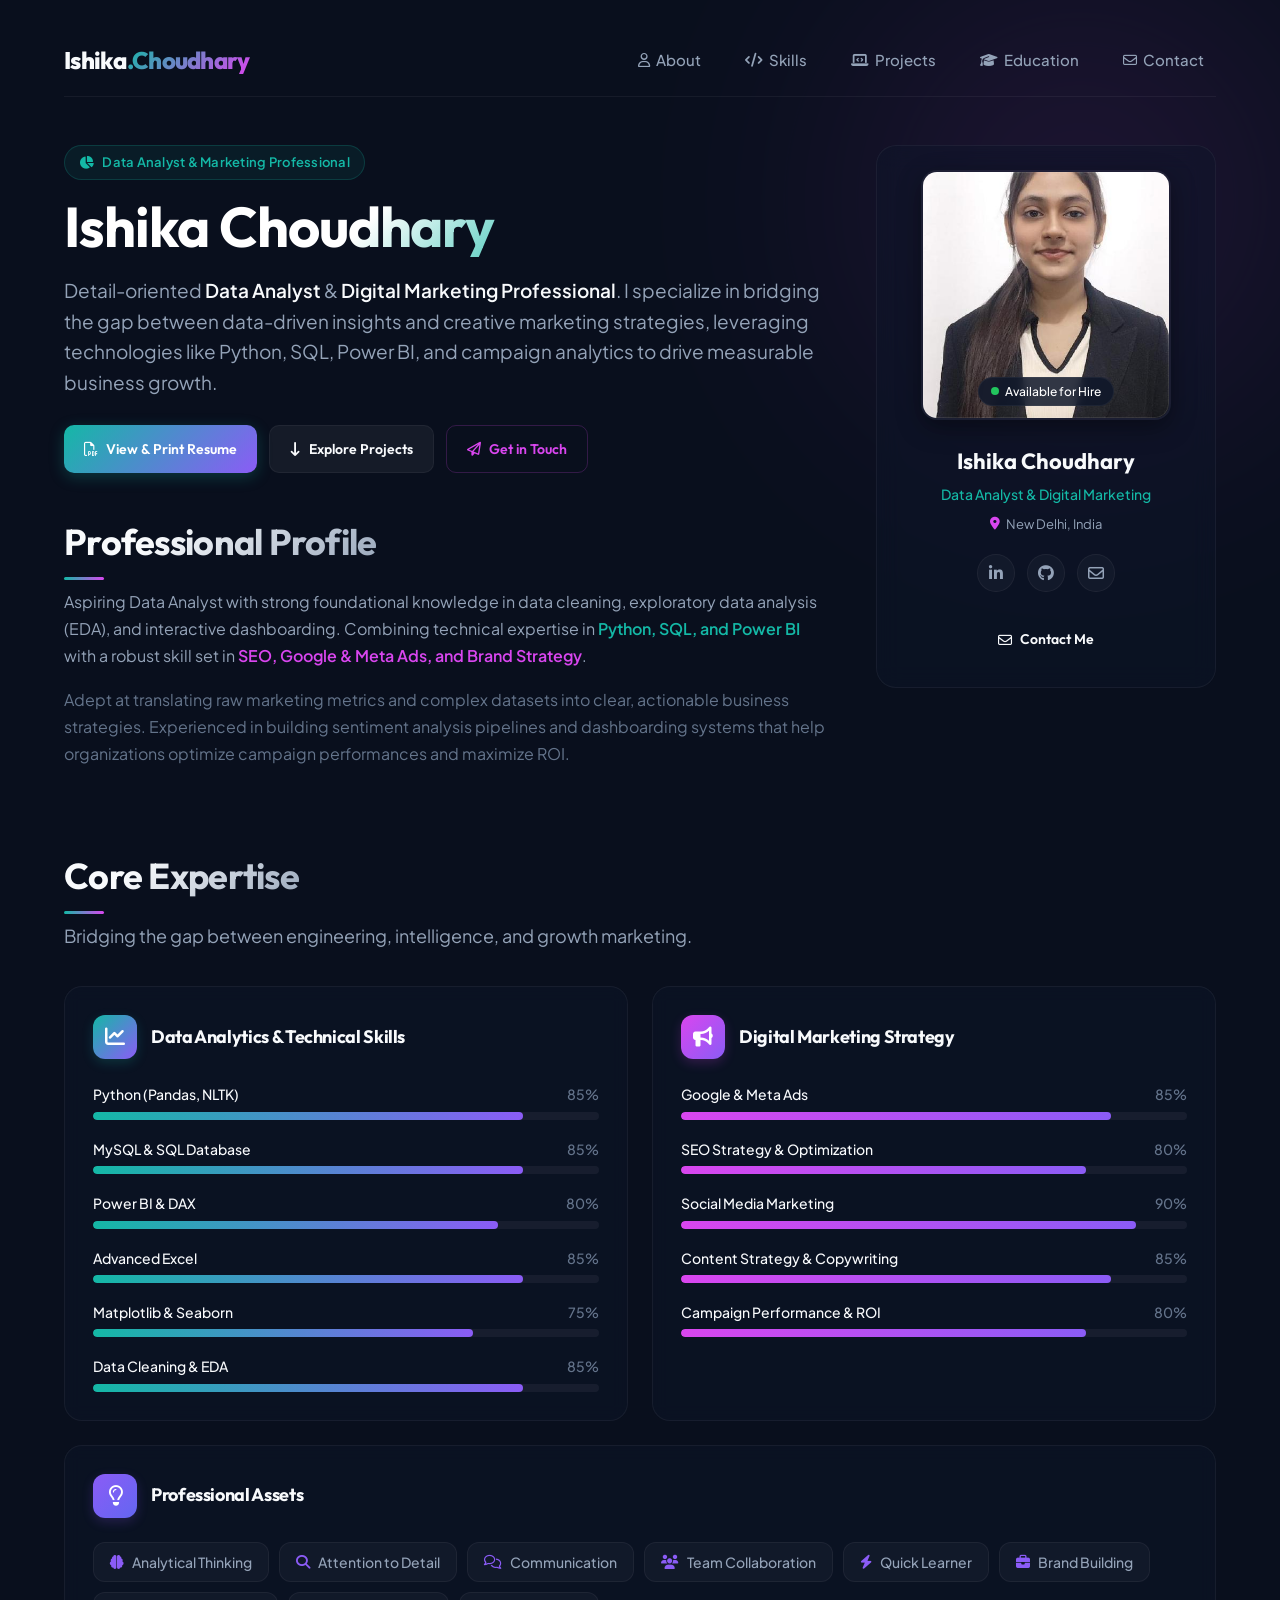
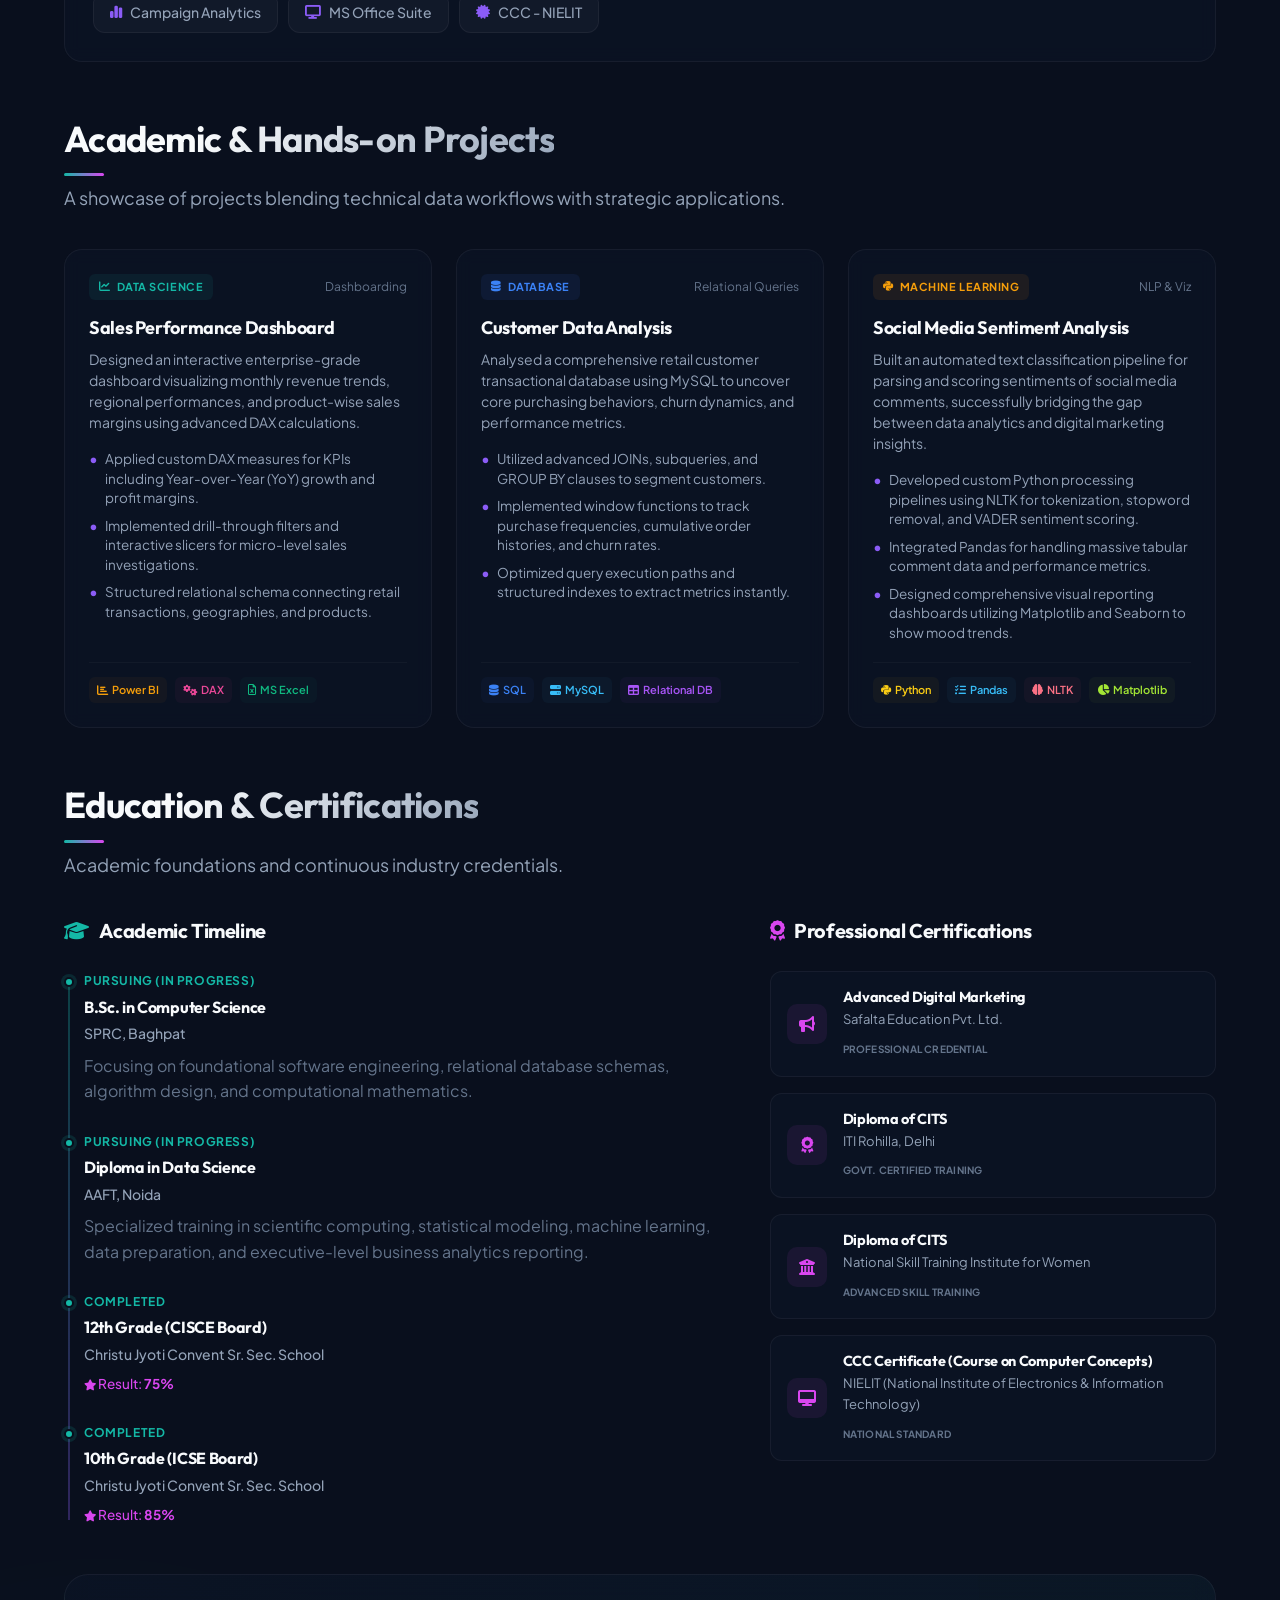
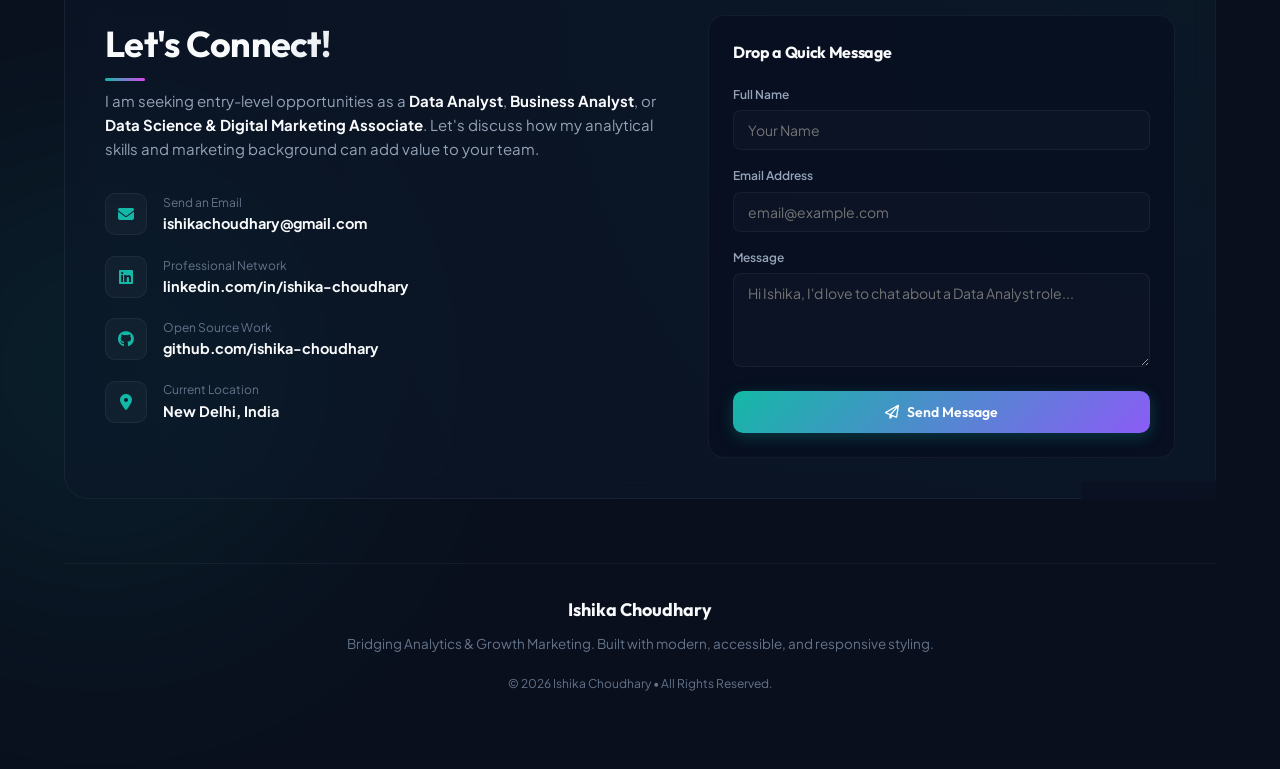
==== commit acee2d11: "Update index.html" ====
--- a/ishika-portfolio/index.html
+++ b/ishika-portfolio/index.html
@@ -4,7 +4,7 @@
 <head>
     <meta charset="utf-8" />
     <meta name="viewport" content="width=device-width,initial-scale=1" />
-    <title>Ishika Choudhary — Data Science & Digital Marketing Professional</title>
+    <title>Ishika Choudhary — Data Analyst & Digital Marketing Professional</title>
     <meta name="description" content="Ishika Choudhary — Portfolio. Aspiring Data Analyst & Digital Marketing expert skilled in Python, SQL, Power BI, and campaign optimization." />
     
     <!-- Google Fonts for Premium Typography -->
@@ -41,7 +41,7 @@
             <section class="hero">
                 <div class="intro">
                     <div class="badge-container">
-                        <span class="hero-badge"><i class="fa-solid fa-chart-pie"></i> Data Science & Marketing Professional</span>
+                        <span class="hero-badge"><i class="fa-solid fa-chart-pie"></i> Data Analyst & Marketing Professional</span>
                     </div>
                     <h1 class="name">Ishika Choudhary</h1>
                     <p class="lead">Detail-oriented <strong>Data Analyst</strong> & <strong>Digital Marketing Professional</strong>. I specialize in bridging the gap between data-driven insights and creative marketing strategies, leveraging technologies like Python, SQL, Power BI, and campaign analytics to drive measurable business growth.</p>
@@ -79,7 +79,7 @@
 
                     <div class="profile-meta">
                         <strong class="profile-name">Ishika Choudhary</strong>
-                        <div class="profile-role">Data Science & Digital Marketing</div>
+                        <div class="profile-role">Data Analyst & Digital Marketing</div>
                         <div class="profile-location"><i class="fa-solid fa-location-dot"></i> New Delhi, India</div>
 
                         <div class="profile-socials">
@@ -111,11 +111,11 @@
                 </div>
                 
                 <div class="skills-category-grid">
-                    <!-- Technical / Data Science Skills -->
+                    <!-- Technical / Data Analyst Skills -->
                     <div class="skills-card tech-skills">
                         <div class="card-header">
                             <div class="card-icon ds-icon"><i class="fa-solid fa-chart-line"></i></div>
-                            <h3>Data Science & Analytics</h3>
+                            <h3>Data Analytics & Technical Skills</h3>
                         </div>
                         <div class="skills-list">
                             <div class="skill-item">
@@ -127,10 +127,10 @@
                             </div>
                             <div class="skill-item">
                                 <div class="skill-info">
-                                    <span>SQL / MySQL Database</span>
-                                    <span class="skill-val">80%</span>
-                                </div>
-                                <div class="bar-track"><div class="bar-fill" style="width: 80%"></div></div>
+                                    <span>MySQL & SQL Database</span>
+                                    <span class="skill-val">85%</span>
+                                </div>
+                                <div class="bar-track"><div class="bar-fill" style="width: 85%"></div></div>
                             </div>
                             <div class="skill-item">
                                 <div class="skill-info">
@@ -138,6 +138,13 @@
                                     <span class="skill-val">80%</span>
                                 </div>
                                 <div class="bar-track"><div class="bar-fill" style="width: 80%"></div></div>
+                            </div>
+                            <div class="skill-item">
+                                <div class="skill-info">
+                                    <span>Advanced Excel</span>
+                                    <span class="skill-val">85%</span>
+                                </div>
+                                <div class="bar-track"><div class="bar-fill" style="width: 85%"></div></div>
                             </div>
                             <div class="skill-item">
                                 <div class="skill-info">
@@ -489,7 +496,7 @@
                     <div class="sheet-header">
                         <div class="sheet-main-info">
                             <h1>ISHIKA CHOUDHARY</h1>
-                            <div class="sheet-subtitle">Data Science & Digital Marketing Professional</div>
+                            <div class="sheet-subtitle">Data Analyst & Digital Marketing Professional</div>
                         </div>
                         <div class="sheet-contact-info">
                             <div><i class="fa-solid fa-location-dot"></i> New Delhi, India</div>
@@ -512,10 +519,11 @@
                             <div class="sheet-section">
                                 <h3 class="sheet-section-title">TECHNICAL SKILLS</h3>
                                 <ul class="sheet-list">
-                                    <li>Data Science (Diploma)</li>
+                                    <li>Data Analytics (Diploma)</li>
                                     <li>Python — Pandas, NLTK</li>
                                     <li>Power BI & DAX</li>
-                                    <li>SQL / MySQL</li>
+                                    <li>MySQL & SQL</li>
+                                    <li>Advanced Excel</li>
                                     <li>Matplotlib / Seaborn</li>
                                     <li>MS Office Suite</li>
                                     <li>CCC — NIELIT</li>
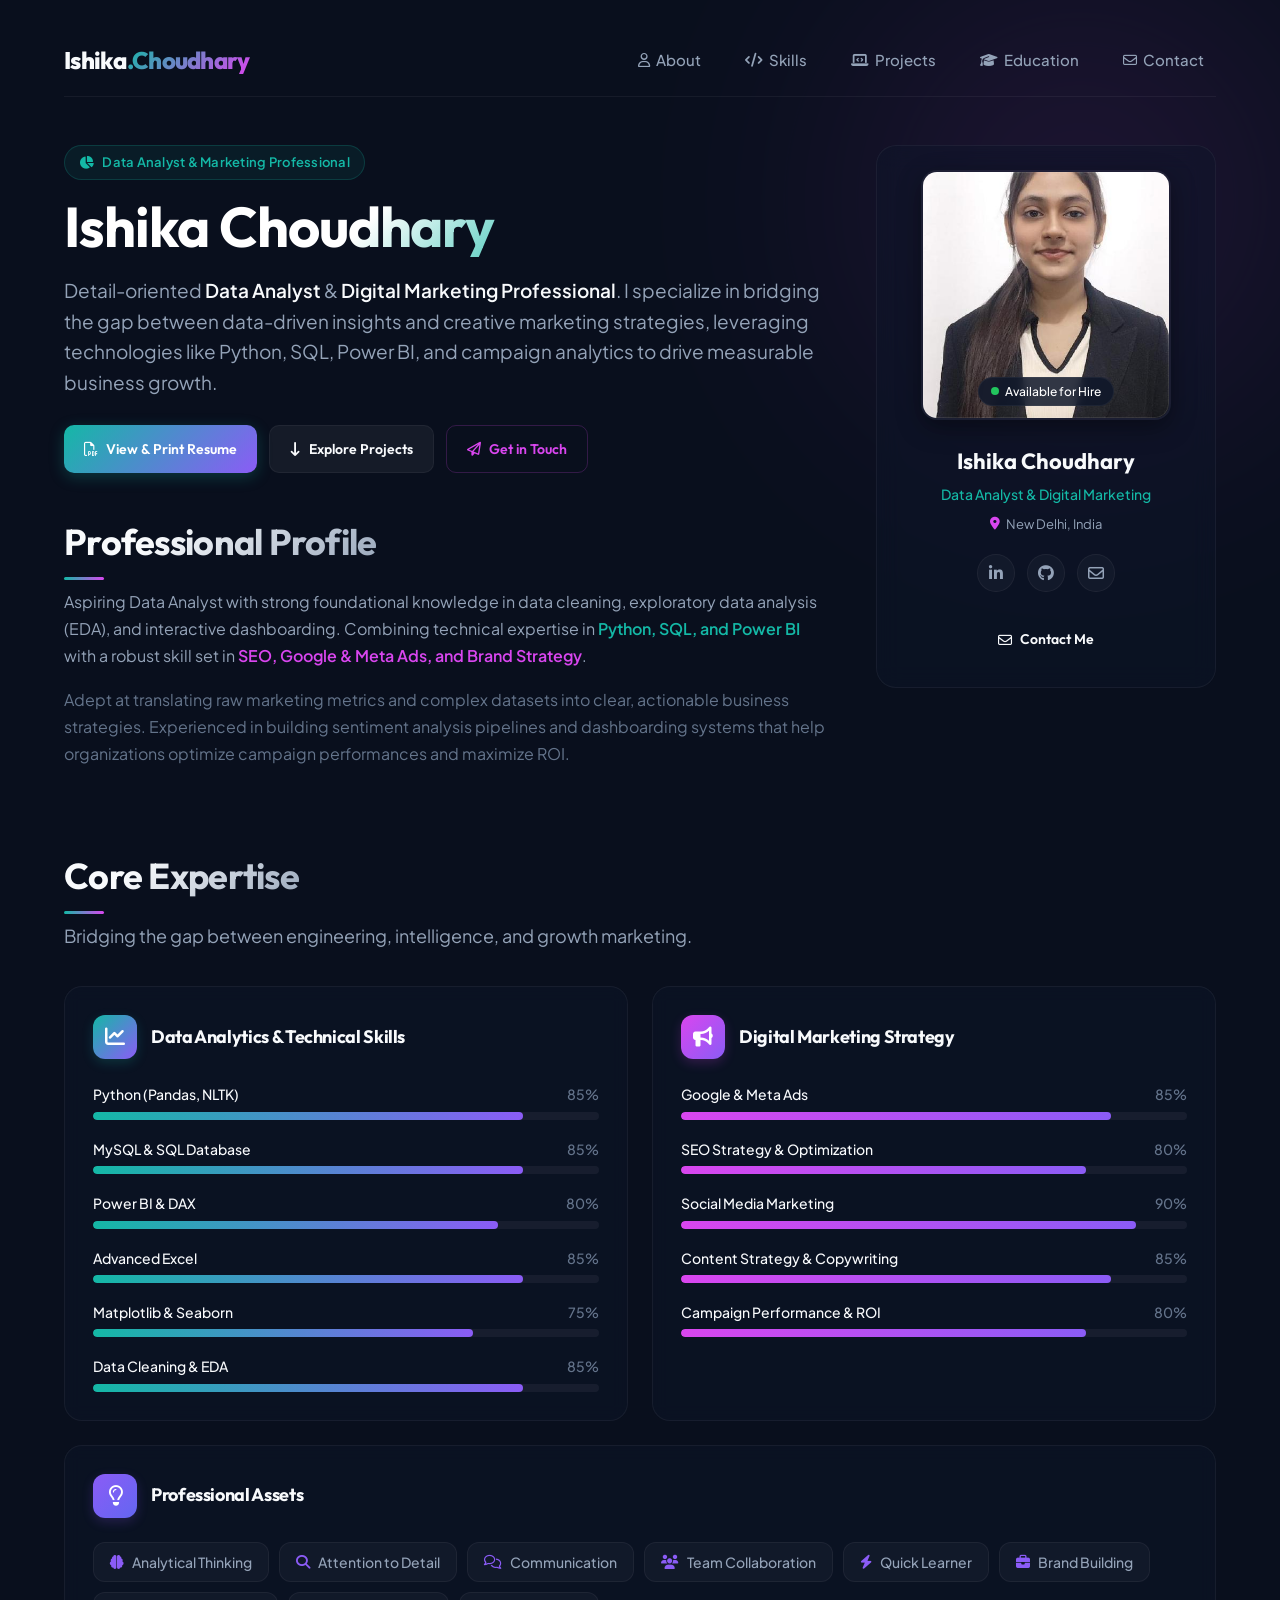
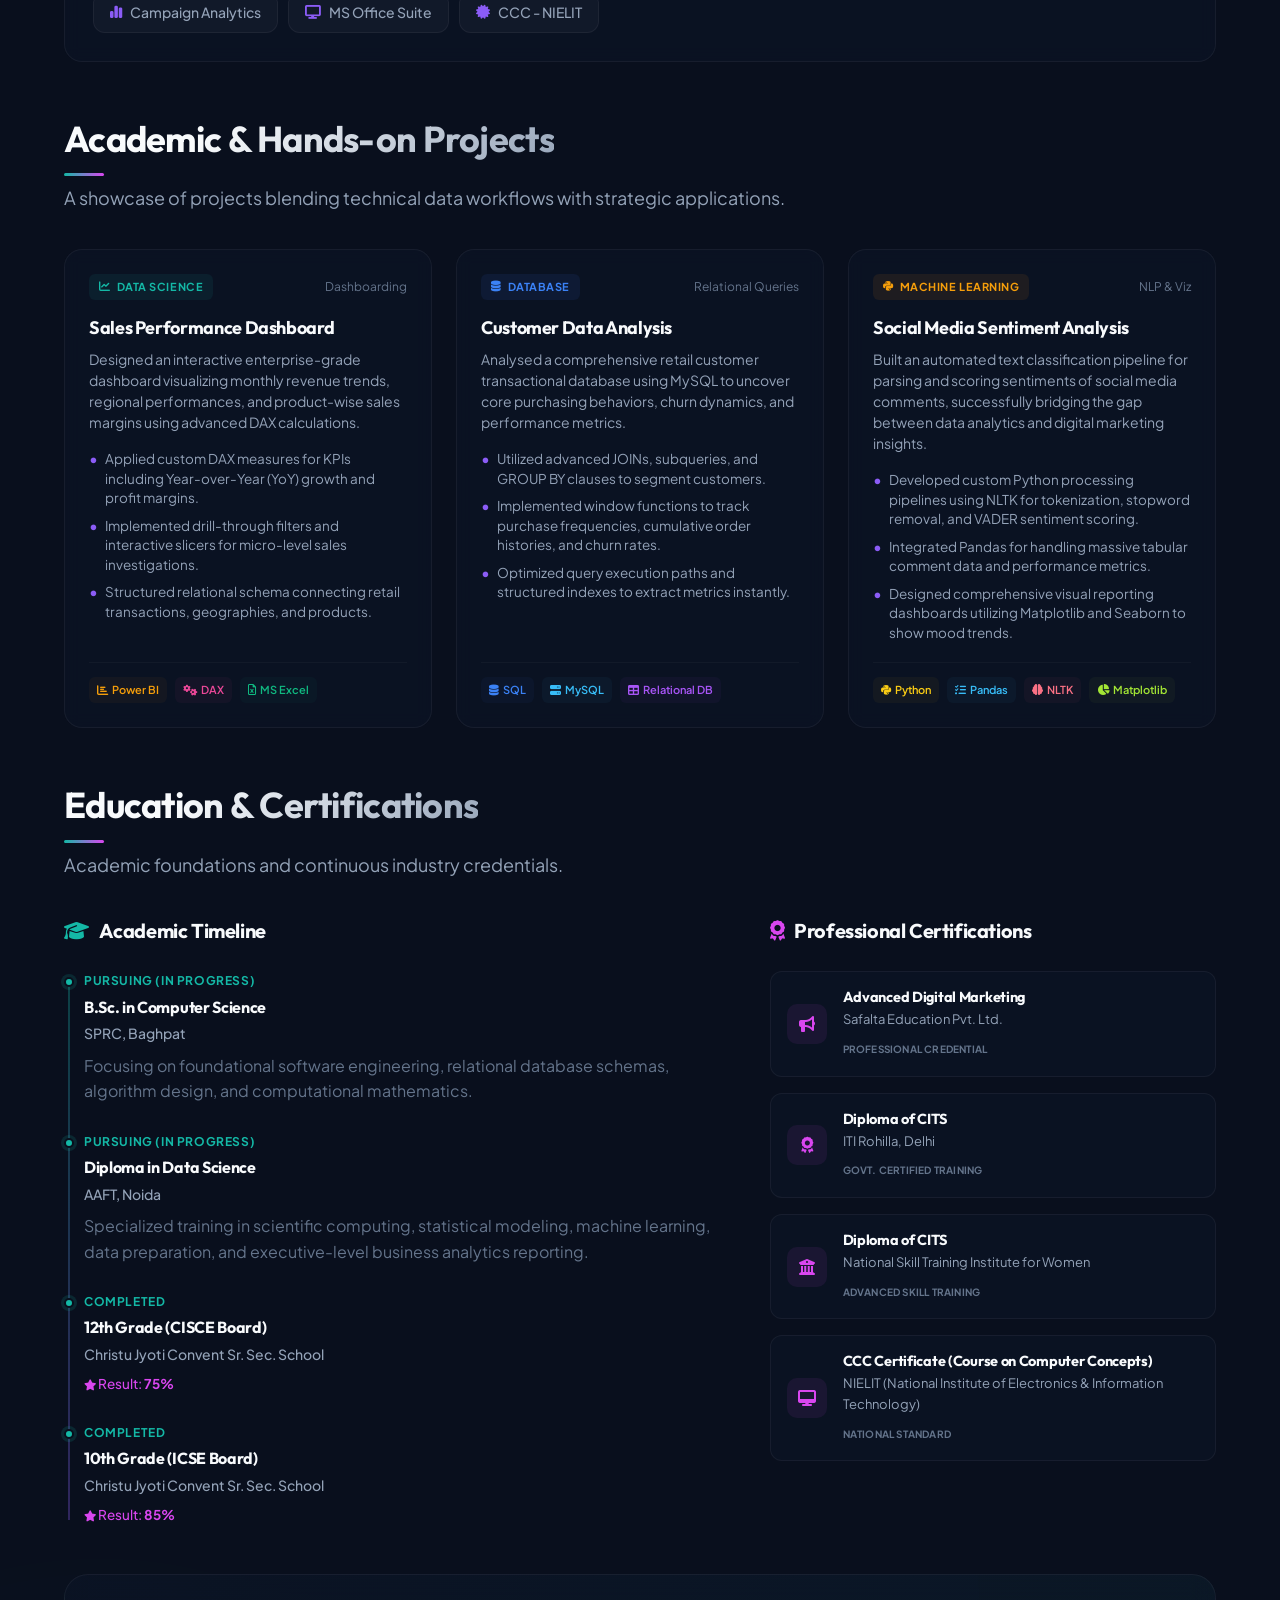
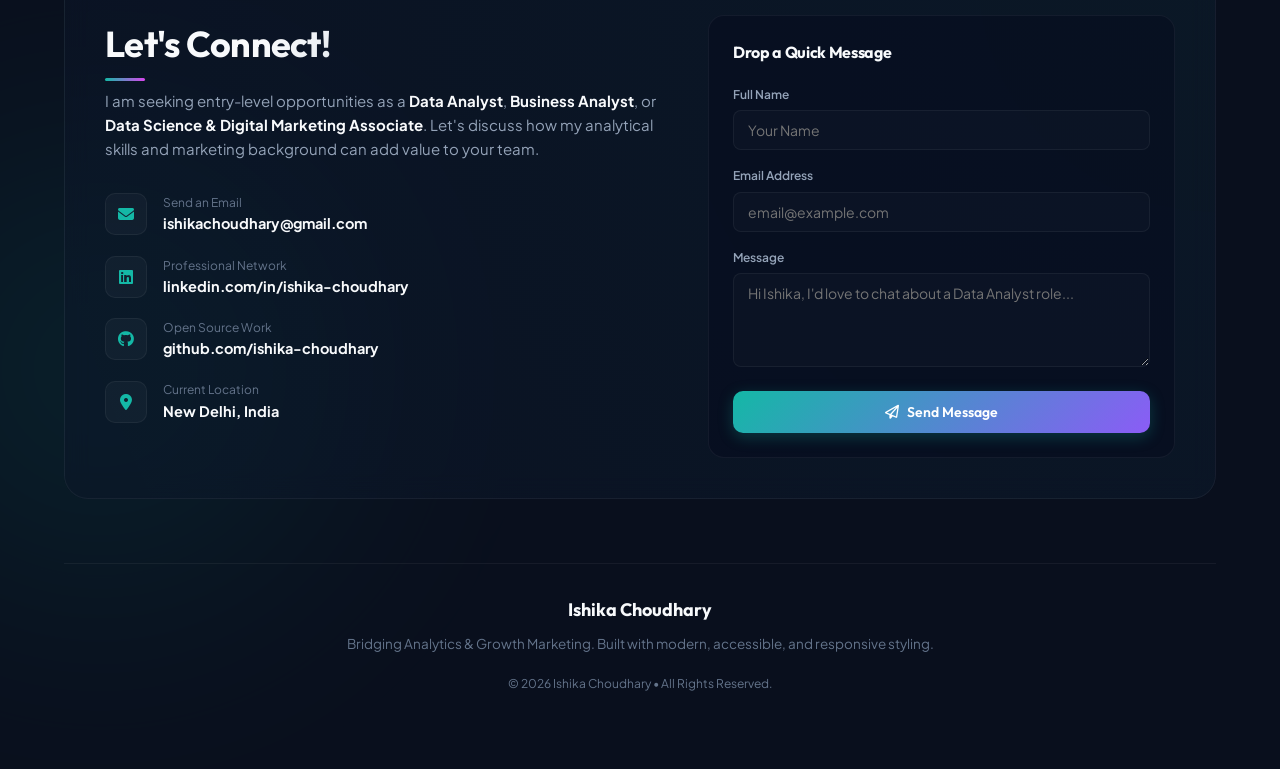
==== commit f0f241d5: "Update index.html" ====
--- a/ishika-portfolio/index.html
+++ b/ishika-portfolio/index.html
@@ -83,10 +83,10 @@
                         <div class="profile-location"><i class="fa-solid fa-location-dot"></i> New Delhi, India</div>
 
                         <div class="profile-socials">
-                            <a class="social-icon" href="https://linkedin.com/in/ishika-choudhary" target="_blank" rel="noopener" aria-label="LinkedIn Profile">
+                            <a class="social-icon" href="https://www.linkedin.com/in/ishika-chaudhary-6b07a830b" rel="noopener" aria-label="LinkedIn Profile">
                                 <i class="fa-brands fa-linkedin-in"></i>
                             </a>
-                            <a class="social-icon" href="https://github.com/ishika-choudhary" target="_blank" rel="noopener" aria-label="GitHub Profile">
+                            <a class="social-icon" href="https://github.com/ishika08-crypto" target="_blank" rel="noopener" aria-label="GitHub Profile">
                                 <i class="fa-brands fa-github"></i>
                             </a>
                             <a class="social-icon" href="mailto:ishikachoudhary@gmail.com" aria-label="Send Email">
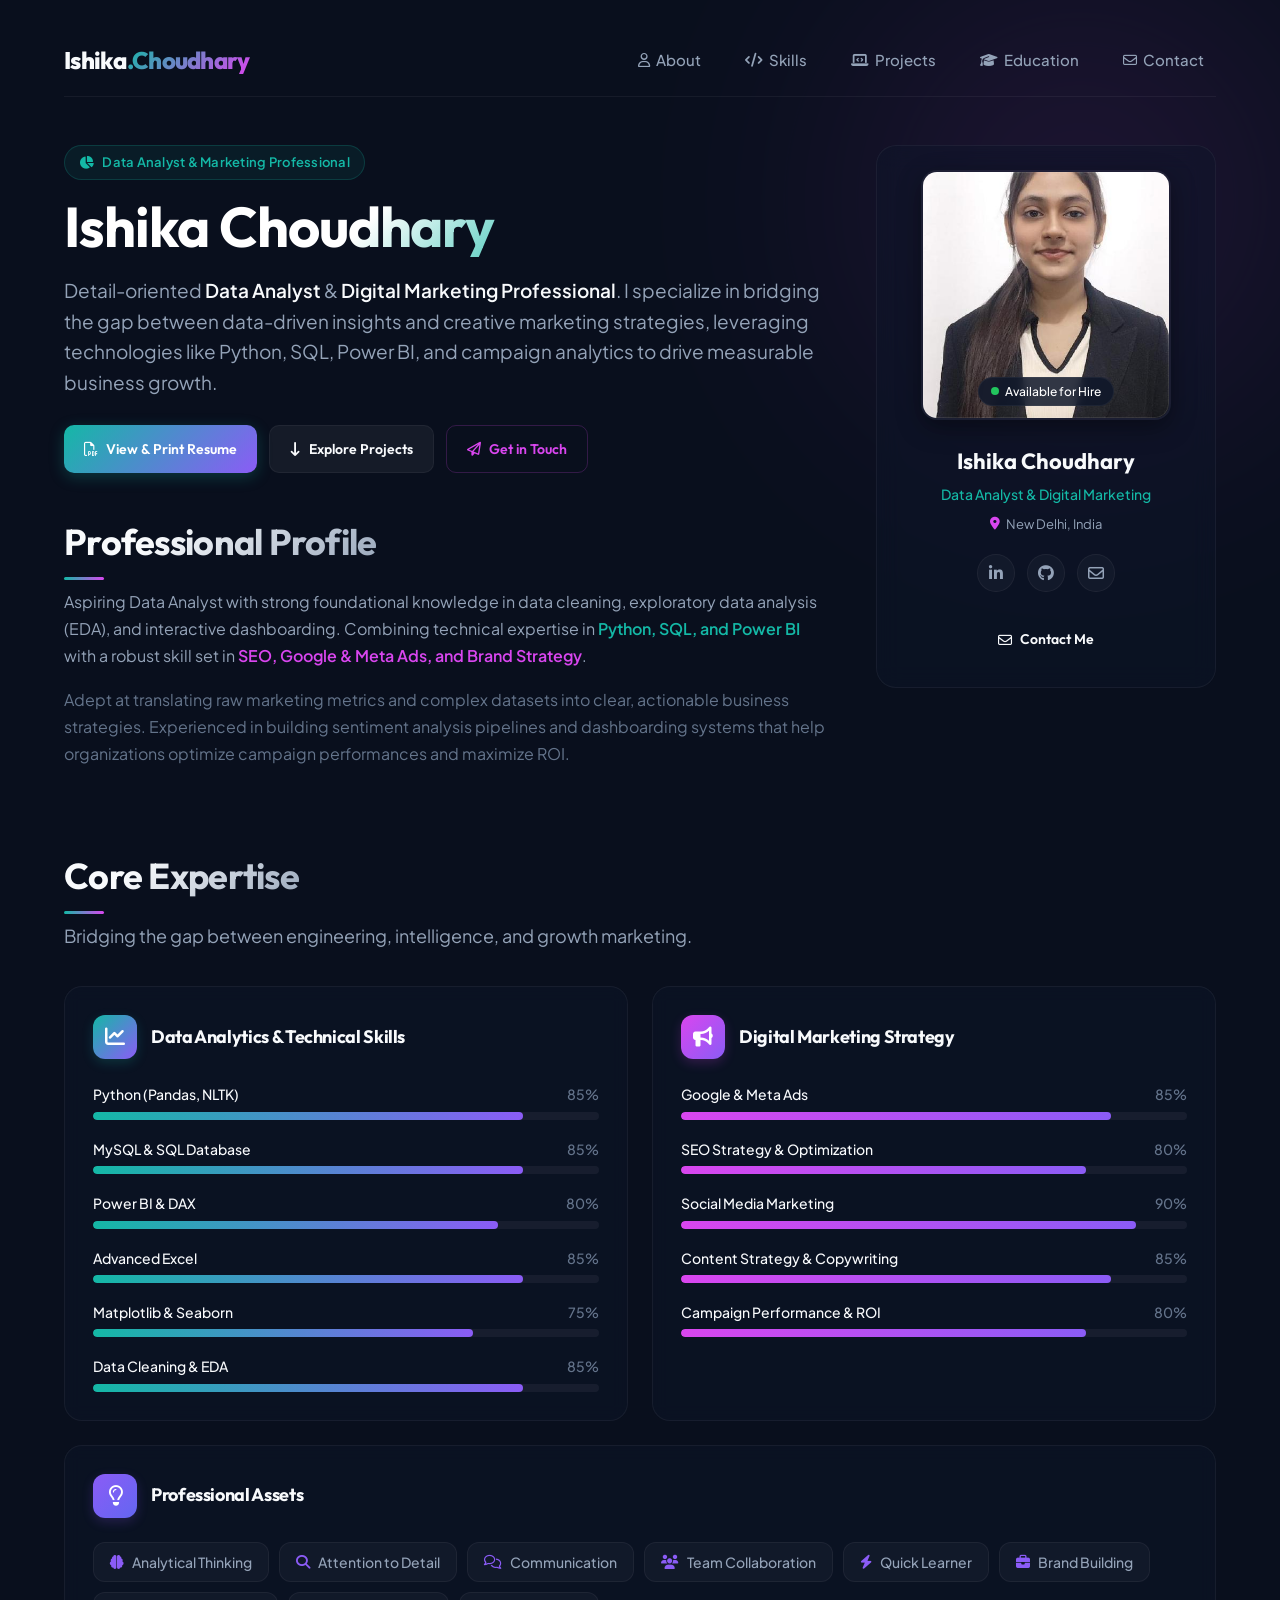
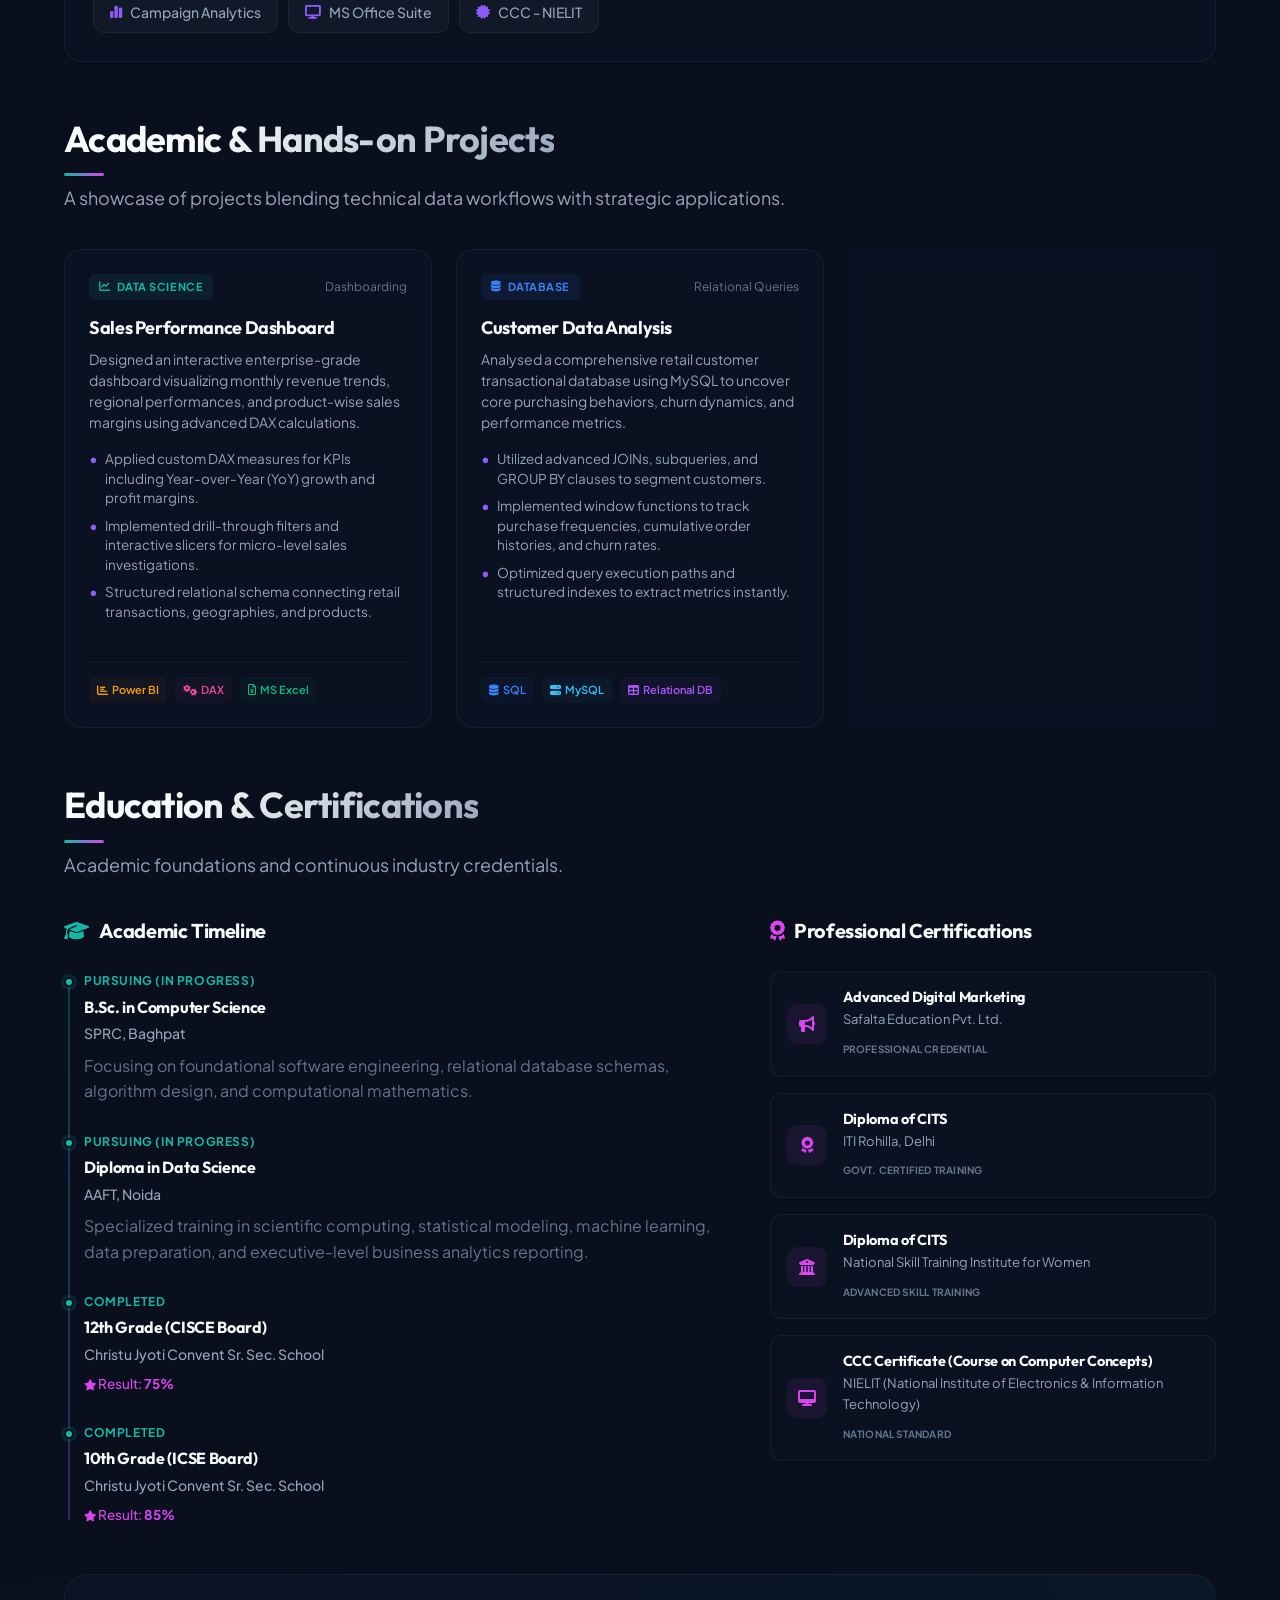
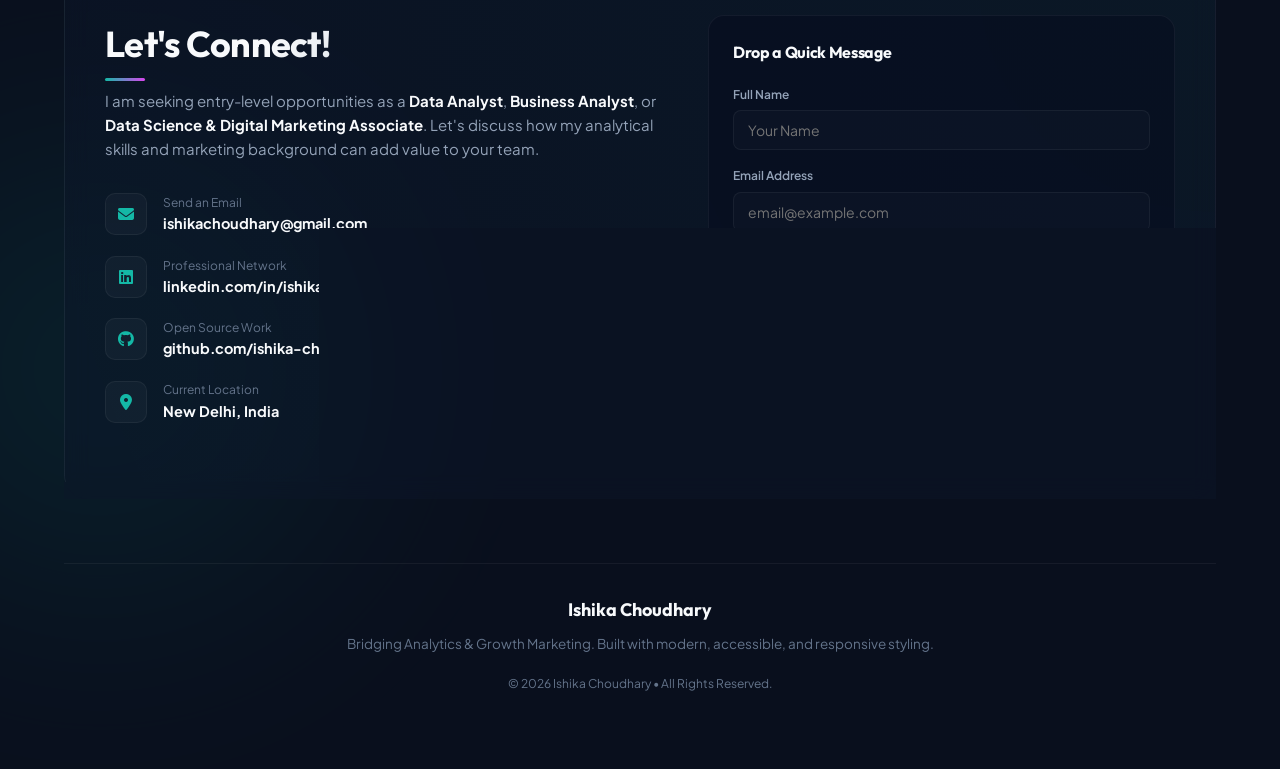
==== commit 639df346: "Update index.html" ====
--- a/ishika-portfolio/index.html
+++ b/ishika-portfolio/index.html
@@ -86,7 +86,7 @@
                             <a class="social-icon" href="https://www.linkedin.com/in/ishika-chaudhary-6b07a830b" rel="noopener" aria-label="LinkedIn Profile">
                                 <i class="fa-brands fa-linkedin-in"></i>
                             </a>
-                            <a class="social-icon" href="https://github.com/ishika08-crypto" target="_blank" rel="noopener" aria-label="GitHub Profile">
+                            <a class="social-icon" href="https://github.com/ishika08-crypto" rel="noopener" aria-label="GitHub Profile">
                                 <i class="fa-brands fa-github"></i>
                             </a>
                             <a class="social-icon" href="mailto:ishikachoudhary@gmail.com" aria-label="Send Email">
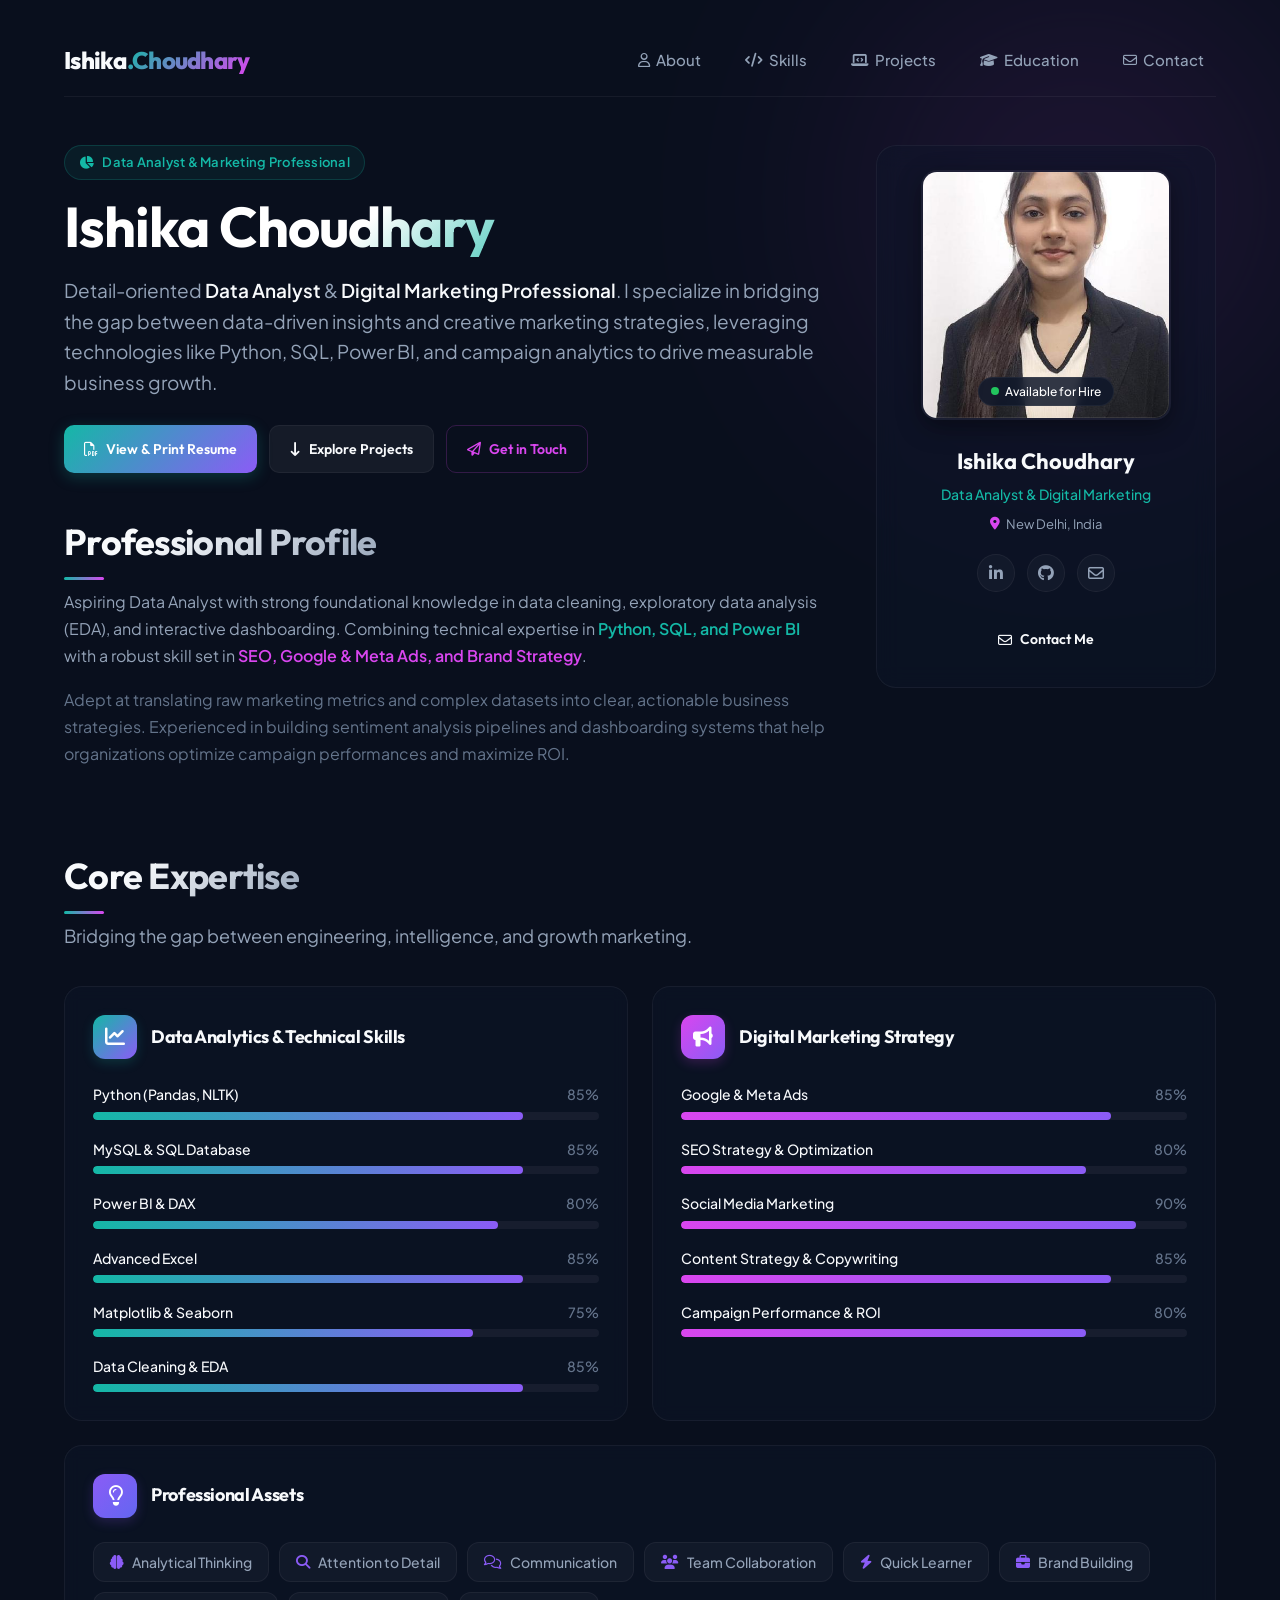
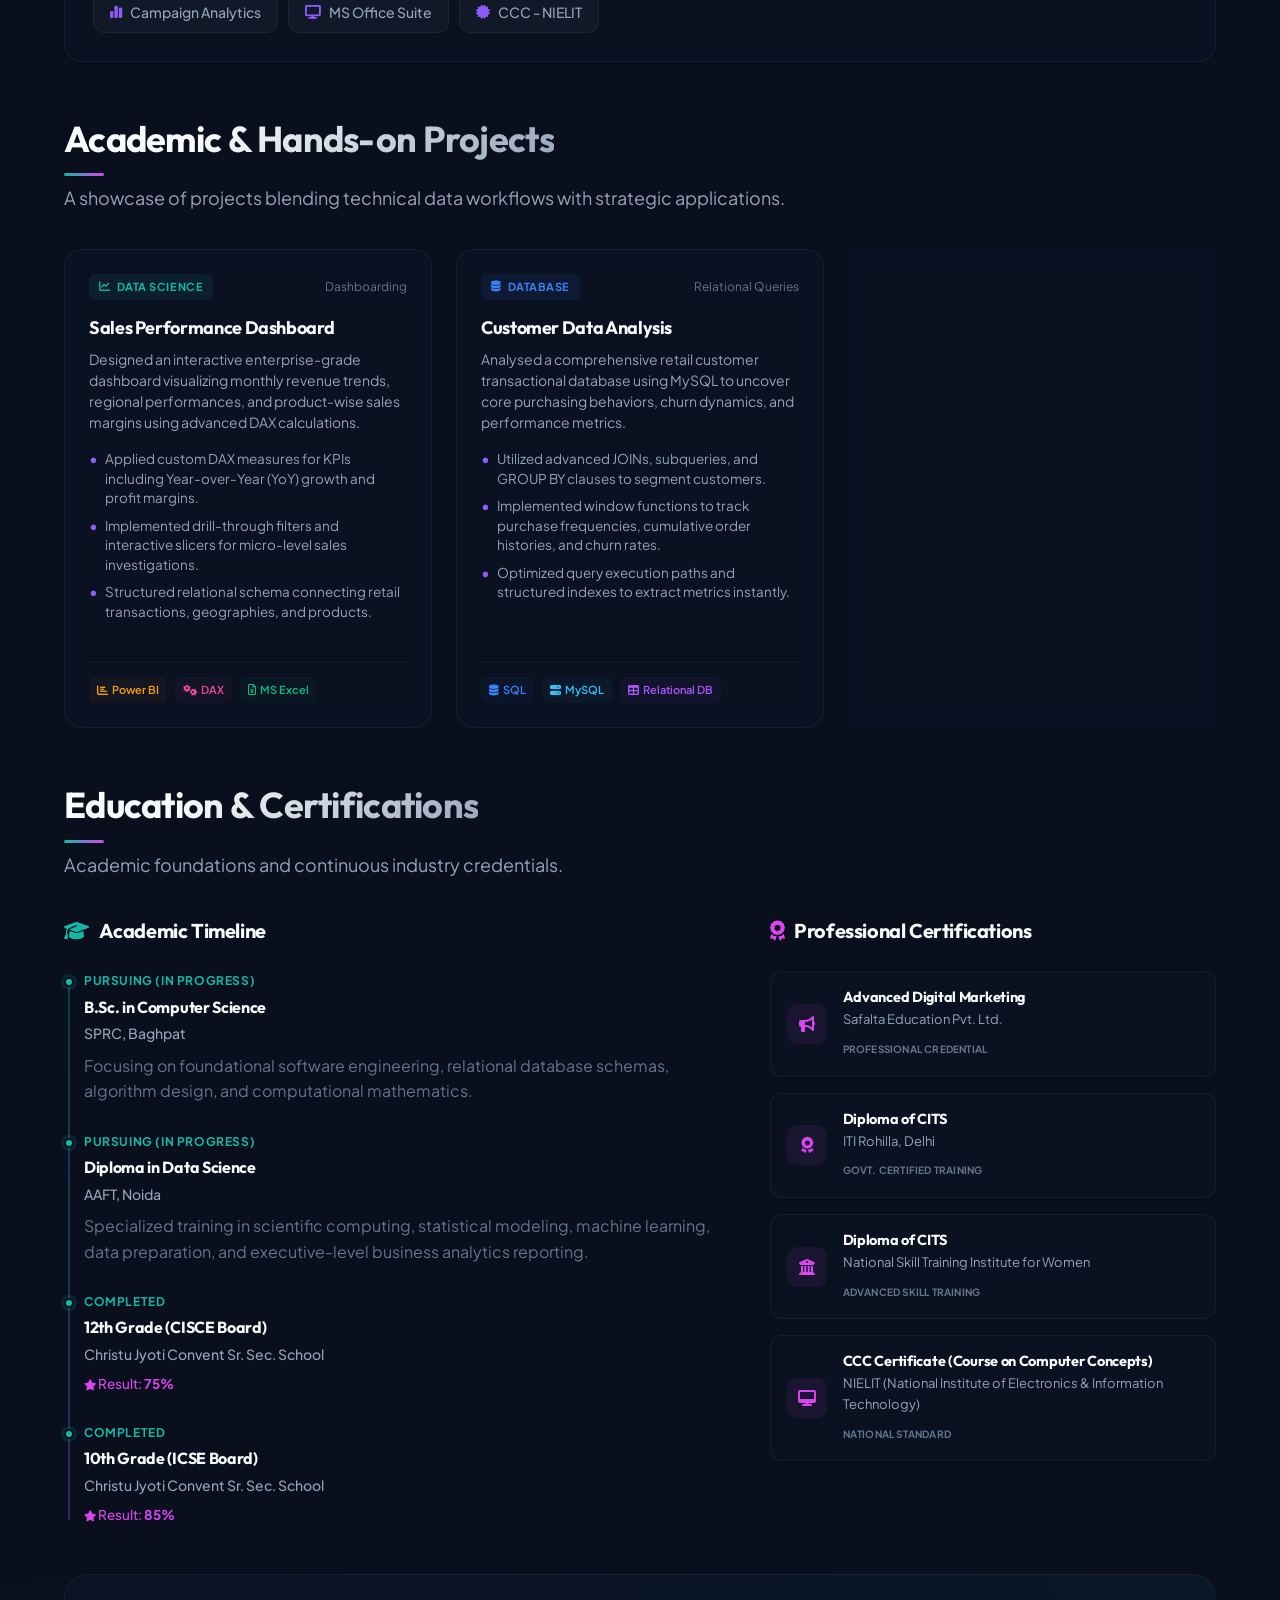
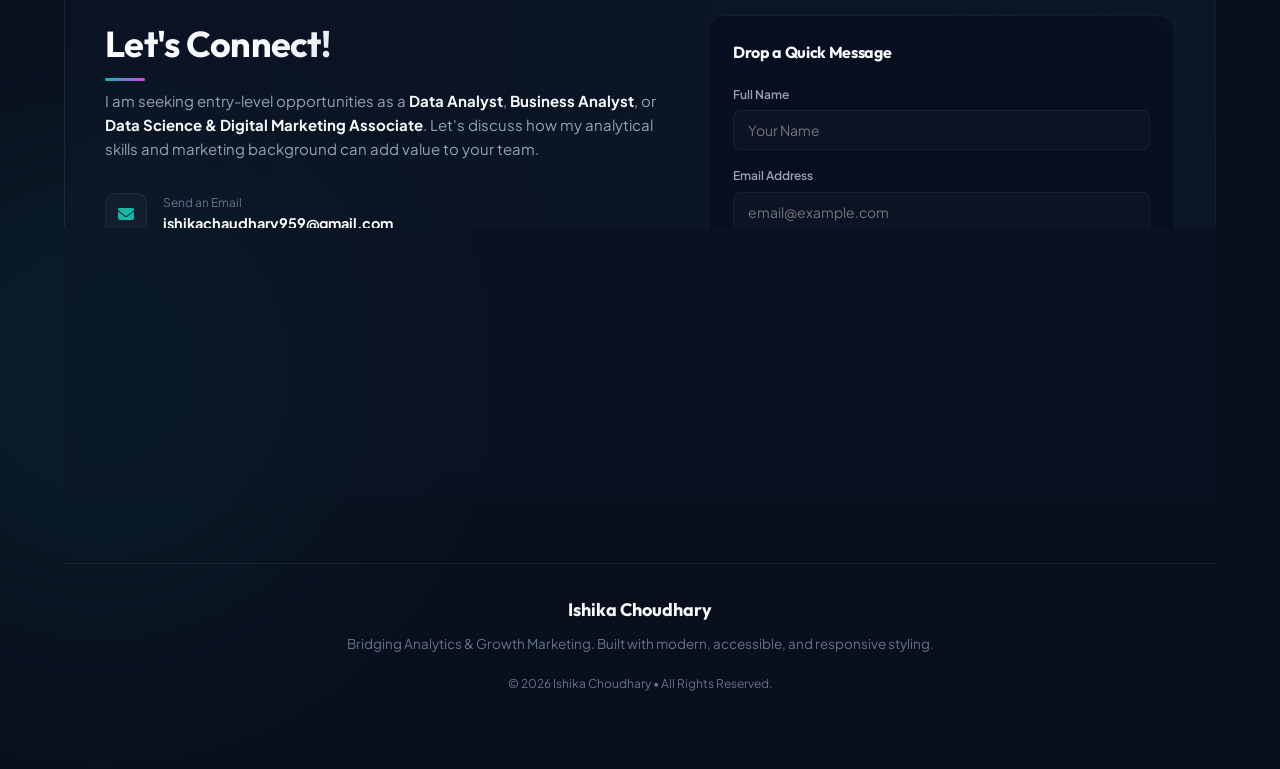
==== commit afb568dd: "Update index.html" ====
--- a/ishika-portfolio/index.html
+++ b/ishika-portfolio/index.html
@@ -83,19 +83,19 @@
                         <div class="profile-location"><i class="fa-solid fa-location-dot"></i> New Delhi, India</div>
 
                         <div class="profile-socials">
-                            <a class="social-icon" href="https://www.linkedin.com/in/ishika-chaudhary-6b07a830b" rel="noopener" aria-label="LinkedIn Profile">
+                            <a class="social-icon" href="https://www.linkedin.com/in/ishika-chaudhary-6b07a830b/" target="_blank" rel="noopener" aria-label="LinkedIn Profile">
                                 <i class="fa-brands fa-linkedin-in"></i>
                             </a>
-                            <a class="social-icon" href="https://github.com/ishika08-crypto" rel="noopener" aria-label="GitHub Profile">
+                            <a class="social-icon" href="https://github.com/ishika08-crypto" target="_blank" rel="noopener" aria-label="GitHub Profile">
                                 <i class="fa-brands fa-github"></i>
                             </a>
-                            <a class="social-icon" href="mailto:ishikachoudhary@gmail.com" aria-label="Send Email">
+                            <a class="social-icon" href="mailto:ishikachaudhary959@gmail.com" aria-label="Send Email">
                                 <i class="fa-regular fa-envelope"></i>
                             </a>
                         </div>
                         
                         <div class="profile-action">
-                            <a class="btn btn-full" href="mailto:ishikachoudhary@gmail.com">
+                            <a class="btn btn-full" href="mailto:ishikachaudhary959@gmail.com">
                                 <i class="fa-regular fa-envelope"></i> Contact Me
                             </a>
                         </div>
@@ -414,7 +414,7 @@
                                 <div class="contact-icon"><i class="fa-solid fa-envelope"></i></div>
                                 <div class="contact-text">
                                     <span>Send an Email</span>
-                                    <strong><a href="mailto:ishikachoudhary@gmail.com">ishikachoudhary@gmail.com</a></strong>
+                                    <strong><a href="mailto:ishikachaudhary959@gmail.com">ishikachaudhary959@gmail.com</a></strong>
                                 </div>
                             </div>
                             
@@ -422,7 +422,7 @@
                                 <div class="contact-icon"><i class="fa-brands fa-linkedin"></i></div>
                                 <div class="contact-text">
                                     <span>Professional Network</span>
-                                    <strong><a href="https://linkedin.com/in/ishika-choudhary" target="_blank" rel="noopener">linkedin.com/in/ishika-choudhary</a></strong>
+                                    <strong><a href="https://www.linkedin.com/in/ishika-chaudhary-6b07a830b/" target="_blank" rel="noopener">linkedin.com/in/ishika-chaudhary-6b07a830b</a></strong>
                                 </div>
                             </div>
                             
@@ -430,7 +430,7 @@
                                 <div class="contact-icon"><i class="fa-brands fa-github"></i></div>
                                 <div class="contact-text">
                                     <span>Open Source Work</span>
-                                    <strong><a href="https://github.com/ishika-choudhary" target="_blank" rel="noopener">github.com/ishika-choudhary</a></strong>
+                                    <strong><a href="https://github.com/ishika08-crypto" target="_blank" rel="noopener">github.com/ishika08-crypto</a></strong>
                                 </div>
                             </div>
 
@@ -500,9 +500,9 @@
                         </div>
                         <div class="sheet-contact-info">
                             <div><i class="fa-solid fa-location-dot"></i> New Delhi, India</div>
-                            <div><i class="fa-solid fa-envelope"></i> ishikachoudhary@gmail.com</div>
-                            <div><i class="fa-brands fa-linkedin"></i> linkedin.com/in/ishika-choudhary</div>
-                            <div><i class="fa-brands fa-github"></i> github.com/ishika-choudhary</div>
+                            <div><i class="fa-solid fa-envelope"></i> ishikachaudhary959@gmail.com</div>
+                            <div><i class="fa-brands fa-linkedin"></i> linkedin.com/in/ishika-chaudhary-6b07a830b</div>
+                            <div><i class="fa-brands fa-github"></i> github.com/ishika08-crypto</div>
                         </div>
                     </div>
 
